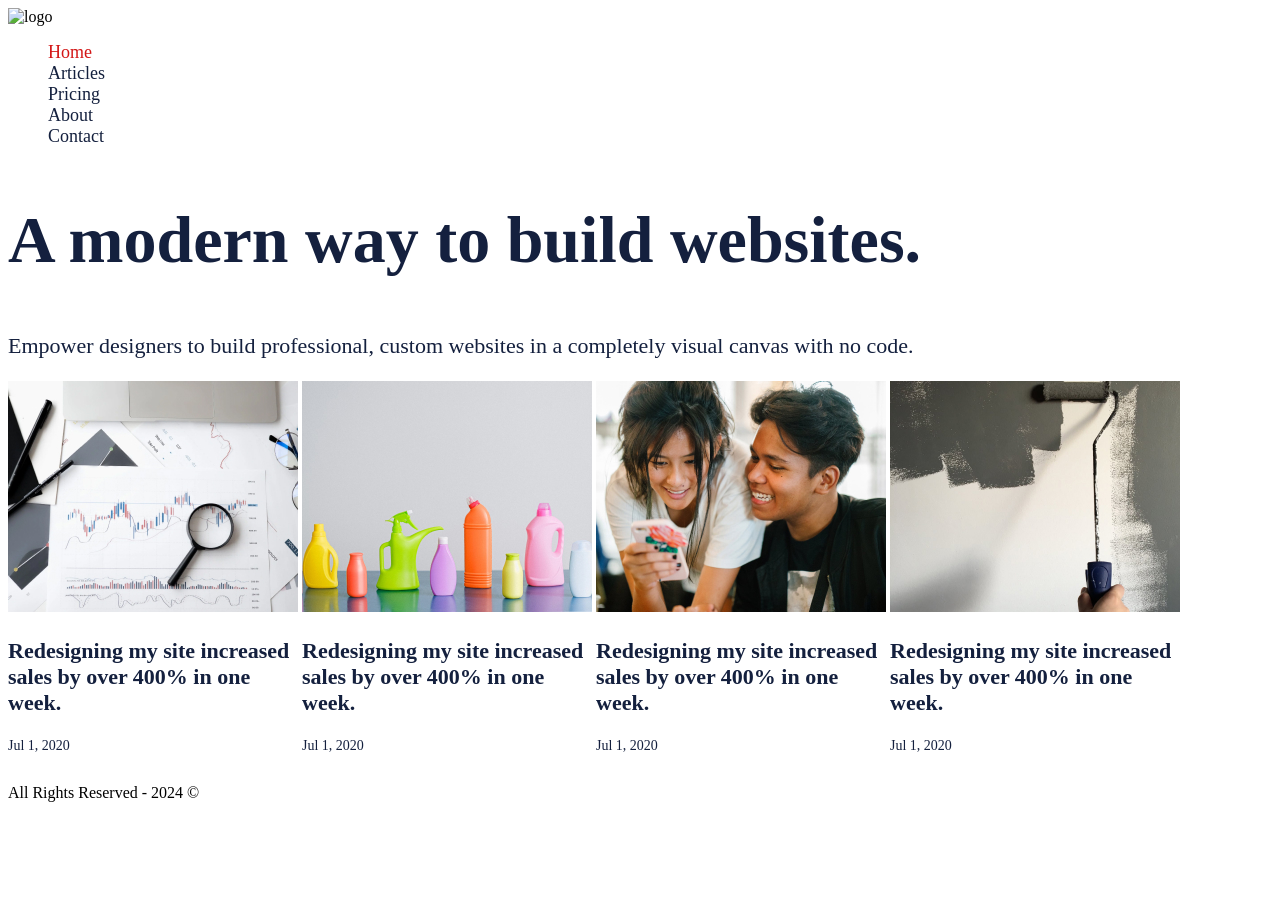
==== index.html @ 49b7667e "done nav/ul/li/" ====
<!DOCTYPE html>
<html lang="en">
  <head>
    <meta charset="UTF-8" />
    <meta name="viewport" content="width=device-width, initial-scale=1.0" />
    <link rel="stylesheet" href="styles/styles.css" />
    <title>Lecture 2</title>
  </head>
  <body>
    <header>
      <img src="#" alt="logo" />

      <nav>
        <ul class="nav-list">
          <li><a href="index.html" class="nav-link active">Home</a></li>
          <li><a href="articles.html" class="nav-link">Articles</a></li>
          <li><a href="#" class="nav-link">Pricing</a></li>
          <li><a href="#" class="nav-link">About</a></li>
          <li><a href="#" class="nav-link">Contact</a></li>
        </ul>
      </nav>
    </header>
    <section>
      <h1 class="main-title">A modern way to build websites.</h1>
      <p class="description">
        Empower designers to build professional, custom websites in a completely
        visual canvas with no code.
      </p>
    </section>
    <section>
      <div class="article-card">
        <img src="images/image_1.jpg" alt="sale img" />
        <h3 class="article-title">
          Redesigning my site increased sales by over 400% in one week.
        </h3>
        <p class="article-date">Jul 1, 2020</p>
      </div>
      <div class="article-card">
        <img src="images/image_2.jpg" alt="sale img" />
        <h3 class="article-title">
          Redesigning my site increased sales by over 400% in one week.
        </h3>
        <p class="article-date">Jul 1, 2020</p>
      </div>
      <div class="article-card">
        <img src="images/image_3.jpg" alt="sale img" />
        <h3 class="article-title">
          Redesigning my site increased sales by over 400% in one week.
        </h3>
        <p class="article-date">Jul 1, 2020</p>
      </div>
      <div class="article-card">
        <img src="images/image_4.jpg" alt="sale img" />
        <h3 class="article-title">
          Redesigning my site increased sales by over 400% in one week.
        </h3>
        <p class="article-date">Jul 1, 2020</p>
      </div>
    </section>
    <footer>
      <p>All Rights Reserved - 2024 &copy;</p>
    </footer>
  </body>
</html>
---- styles/styles.css ----
a {
  text-decoration: none;
}
.nav-list {
  list-style: none;
}
.nav-link {
  color: rgba(20, 32, 62, 1);
  font-size: 18px;
}
.active {
  color: rgb(211, 22, 22);
}
.main-title {
  font-size: 66px;
  color: rgba(20, 32, 62, 1);
}
.description {
  font-size: 22px;
  color: rgba(20, 32, 62, 1);
}
.article-title {
  font-size: 22px;
  color: rgba(20, 32, 62, 1);
}
.article-date {
  font-size: 14px;
  color: rgba(20, 32, 62, 1);
}
.article-card {
  width: 290px;
  display: inline-block;
}
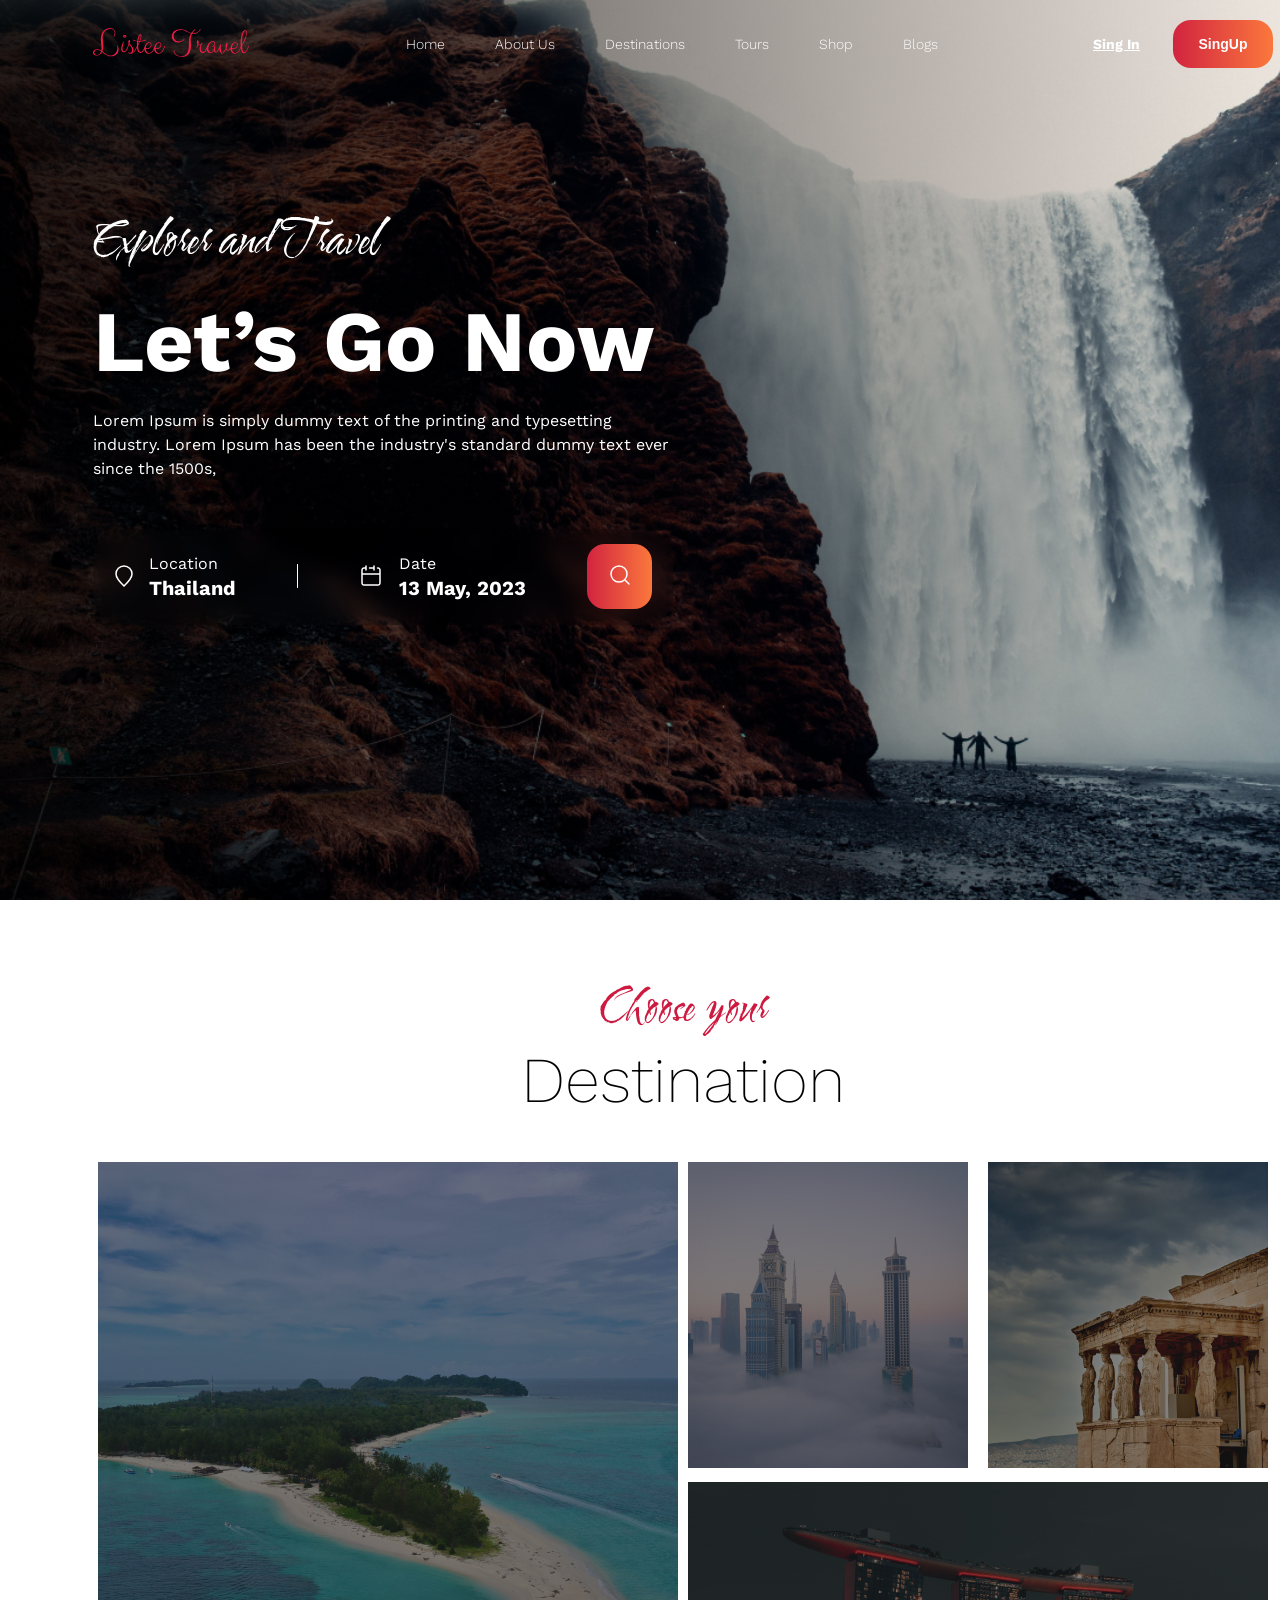
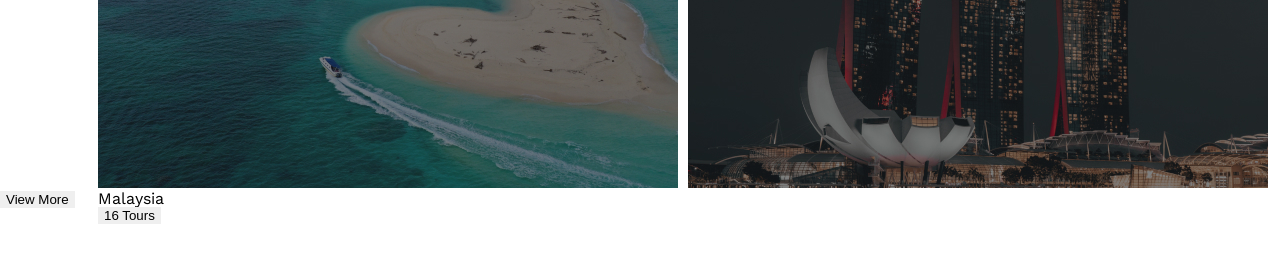
==== commit b8590bb7: "main _done" ====
--- a/index.html
+++ b/index.html
@@ -3,62 +3,87 @@
   <head>
     <meta charset="UTF-8" />
     <meta name="viewport" content="width=device-width, initial-scale=1.0" />
-    <link rel="stylesheet" href="styles/styles.css" />
     <title>Lecture 2</title>
+    <link rel="stylesheet" href="css/reset.css" />
+    <link rel="stylesheet" href="css/styles.css" />
   </head>
   <body>
-    <header>
-      <img src="#" alt="logo" />
-
-      <nav>
-        <ul class="nav-list">
-          <li><a href="index.html" class="nav-link active">Home</a></li>
-          <li><a href="articles.html" class="nav-link">Articles</a></li>
-          <li><a href="#" class="nav-link">Pricing</a></li>
-          <li><a href="#" class="nav-link">About</a></li>
-          <li><a href="#" class="nav-link">Contact</a></li>
-        </ul>
-      </nav>
-    </header>
-    <section>
-      <h1 class="main-title">A modern way to build websites.</h1>
-      <p class="description">
-        Empower designers to build professional, custom websites in a completely
-        visual canvas with no code.
-      </p>
-    </section>
-    <section>
-      <div class="article-card">
-        <img src="images/image_1.jpg" alt="sale img" />
-        <h3 class="article-title">
-          Redesigning my site increased sales by over 400% in one week.
-        </h3>
-        <p class="article-date">Jul 1, 2020</p>
-      </div>
-      <div class="article-card">
-        <img src="images/image_2.jpg" alt="sale img" />
-        <h3 class="article-title">
-          Redesigning my site increased sales by over 400% in one week.
-        </h3>
-        <p class="article-date">Jul 1, 2020</p>
-      </div>
-      <div class="article-card">
-        <img src="images/image_3.jpg" alt="sale img" />
-        <h3 class="article-title">
-          Redesigning my site increased sales by over 400% in one week.
-        </h3>
-        <p class="article-date">Jul 1, 2020</p>
-      </div>
-      <div class="article-card">
-        <img src="images/image_4.jpg" alt="sale img" />
-        <h3 class="article-title">
-          Redesigning my site increased sales by over 400% in one week.
-        </h3>
-        <p class="article-date">Jul 1, 2020</p>
+    <section class="main">
+      <header>
+        <a href="index.html"><img src="images/logo.svg" alt="logo" /></a>
+        <div class="nav-container">
+          <nav>
+            <ul class="nav-list">
+              <li><a href="index.html">Home</a></li>
+              <li><a href="#">About Us</a></li>
+              <li><a href="#">Destinations</a></li>
+              <li><a href="#">Tours</a></li>
+              <li><a href="#">Shop</a></li>
+              <li><a href="#">Blogs</a></li>
+            </ul>
+          </nav>
+        </div>
+        <div class="registr">
+          <a href="#" class="singin">Sing In</a>
+          <button class="singup">SingUp</button>
+        </div>
+      </header>
+      <div class="main-info">
+        <h2 class="main-title">Explorer and Travel</h2>
+        <h2 class="slogan">Let’s Go Now</h2>
+        <p class="main-desc">
+          Lorem Ipsum is simply dummy text of the printing and typesetting
+          industry. Lorem Ipsum has been the industry's standard dummy text ever
+          since the 1500s,
+        </p>
+        <div class="container">
+          <div class="location">
+            <img src="images/location_icon.svg" alt="location icon" />
+            <div class="location-text">
+              <span>Location</span><br />
+              <h4>Thailand</h4>
+            </div>
+          </div>
+          <img src="images/line_icon.svg" alt="line icon" />
+          <div class="date">
+            <img src="images/calendar_icon.svg" alt="calendar_icon" />
+            <div class="location-text">
+              <span>Date</span><br />
+              <h4>13 May, 2023</h4>
+            </div>
+          </div>
+          <button class="search-btn">
+            <img src="images/search_icon.svg" alt="search icon" />
+          </button>
+        </div>
       </div>
     </section>
-    <footer>
-      <p>All Rights Reserved - 2024 &copy;</p>
-    </footer>
+
+    <section class="destinations">
+      <div class="title-dest">
+        <h4>Choose your</h4>
+        <h3>Destination</h3>
+      </div>
+
+      <div class="cards-dest">
+        <div class="left">
+          <img src="images/dest_malasia.jpg" alt="malasia image" />
+          <div class="card-title">
+            <h4>Malaysia</h4>
+            <button class="tours">16 Tours</button>
+          </div>
+        </div>
+        <div class="right-side">
+          <div class="top-img">
+            <img src="images/dest_dubai.jpg" alt="dubai image" />
+            <img src="images/dest_greece.jpg" alt="greece image" />
+          </div>
+          <div class="buttom-img">
+            <img src="images/dest_singapore.jpg" alt="singapore image" />
+          </div>
+        </div>
+      </div>
+      <button class="dest-btn">View More</button>
+    </section>
   </body>
 </html>
--- a/css/styles.css
+++ b/css/styles.css
@@ -0,0 +1,222 @@
+@import url("https://fonts.googleapis.com/css2?family=Work+Sans:ital,wght@0,100..900;1,100..900&display=swap");
+@import url("https://fonts.googleapis.com/css2?family=Water+Brush&display=swap");
+body {
+  font-family: "Work Sans", sans-serif;
+}
+
+.main {
+  margin: auto;
+  position: relative;
+  width: 1366px;
+  height: 100vh;
+
+  background-image: linear-gradient(
+      90.28deg,
+      rgba(0, 0, 0, 0.8) 0.23%,
+      rgba(0, 0, 0, 0) 99.74%
+    ),
+    url("../images/background-img.jpg");
+  background-repeat: no-repeat;
+  background-size: cover;
+  background-position: center;
+  padding: 20px 93px 0px 93px;
+}
+header {
+  max-width: 1280px;
+  width: 100%;
+  margin: auto;
+  display: flex;
+  justify-content: space-between;
+  align-items: center;
+  position: sticky;
+  top: 0px;
+  z-index: 10;
+}
+.nav-container {
+  display: flex;
+  align-items: center;
+}
+
+.nav-list {
+  display: flex;
+  column-gap: 50px;
+}
+.nav-list a {
+  font-size: 14px;
+  font-weight: 300;
+  line-height: 16.42px;
+  color: white;
+}
+
+.registr {
+  display: flex;
+  column-gap: 33px;
+  justify-content: space-between;
+  align-items: center;
+}
+.singin {
+  font-size: 14px;
+  font-weight: 700;
+  line-height: 16.42px;
+  color: rgba(255, 255, 255, 1);
+  text-decoration: underline;
+}
+.singup {
+  width: 100px;
+  height: 48px;
+  border-radius: 18px;
+  padding: 16px 25px;
+  font-size: 14px;
+  font-weight: 700;
+  line-height: 16.42px;
+  color: rgba(255, 255, 255, 1);
+  background: linear-gradient(90deg, #cd1a40 -11%, #ff803c 109.5%);
+}
+
+.main-info {
+  position: absolute;
+  width: 580px;
+  height: 415px;
+  top: 209px;
+  left: 93px;
+  gap: 0px;
+
+  opacity: 0px;
+}
+.main-title {
+  font-family: Water Brush;
+  font-size: 46px;
+  font-weight: 400;
+  line-height: 66.7px;
+  text-align: left;
+  color: white;
+  margin-bottom: 16px;
+}
+.slogan {
+  font-size: 86px;
+  font-weight: 700;
+  line-height: 100.88px;
+  text-align: left;
+  color: white;
+}
+.main-desc {
+  width: 580px;
+  font-size: 16px;
+  font-weight: 400;
+  line-height: 24px;
+  text-align: left;
+  color: white;
+  margin-bottom: 48px;
+  margin-top: 16px;
+}
+.container {
+  color: white;
+  width: 580px;
+  height: 96px;
+  display: flex;
+  justify-content: space-between;
+  align-items: center;
+  padding: 15px 21px 16px 22px;
+  backdrop-filter: blur(10px);
+  border-radius: 28px;
+}
+.location {
+  display: flex;
+  align-items: center;
+}
+.location img {
+  margin-right: 16px;
+}
+.location span {
+  font-family: Work Sans;
+  font-size: 16px;
+  font-weight: 400;
+  line-height: 24px;
+  text-align: left;
+}
+.location h4 {
+  font-family: Work Sans;
+  font-size: 20px;
+  font-weight: 700;
+  line-height: 24px;
+  text-align: left;
+}
+
+.date {
+  display: flex;
+  align-items: center;
+}
+.date img {
+  margin-right: 16px;
+}
+.date span {
+  font-family: Work Sans;
+  font-size: 16px;
+  font-weight: 400;
+  line-height: 24px;
+  text-align: left;
+}
+.date h4 {
+  font-family: Work Sans;
+  font-size: 20px;
+  font-weight: 700;
+  line-height: 24px;
+  text-align: left;
+}
+
+.search-btn {
+  width: 65px;
+  height: 65px;
+  border-radius: 18px;
+  color: rgba(255, 255, 255, 1);
+  background: linear-gradient(90deg, #cd1a40 -11%, #ff803c 109.5%);
+}
+
+/* destinations */
+.destinations {
+  width: 1366px;
+  height: 100vh;
+  margin: auto;
+}
+.title-dest {
+  width: 388px;
+  height: 150px;
+  margin: auto;
+  text-align: center;
+  margin-top: 76px;
+  margin-bottom: 36px;
+}
+.title-dest h4 {
+  font-family: Water Brush;
+  font-size: 46px;
+  font-weight: 400;
+  line-height: 66.7px;
+  color: rgba(205, 26, 64, 1);
+}
+.title-dest h3 {
+  font-family: Work Sans;
+  font-size: 64px;
+  font-weight: 200;
+  line-height: 75.07px;
+  text-align: center;
+  color: black;
+}
+.cards-dest {
+  margin: auto;
+  width: 1170px;
+  display: flex;
+  justify-content: space-between;
+}
+
+.top-img {
+  display: flex;
+  justify-content: space-between;
+  margin-bottom: 14px;
+}
+
+.left-side {
+  position: relative;
+}
+.card-title {
+  position: absolute;
+}
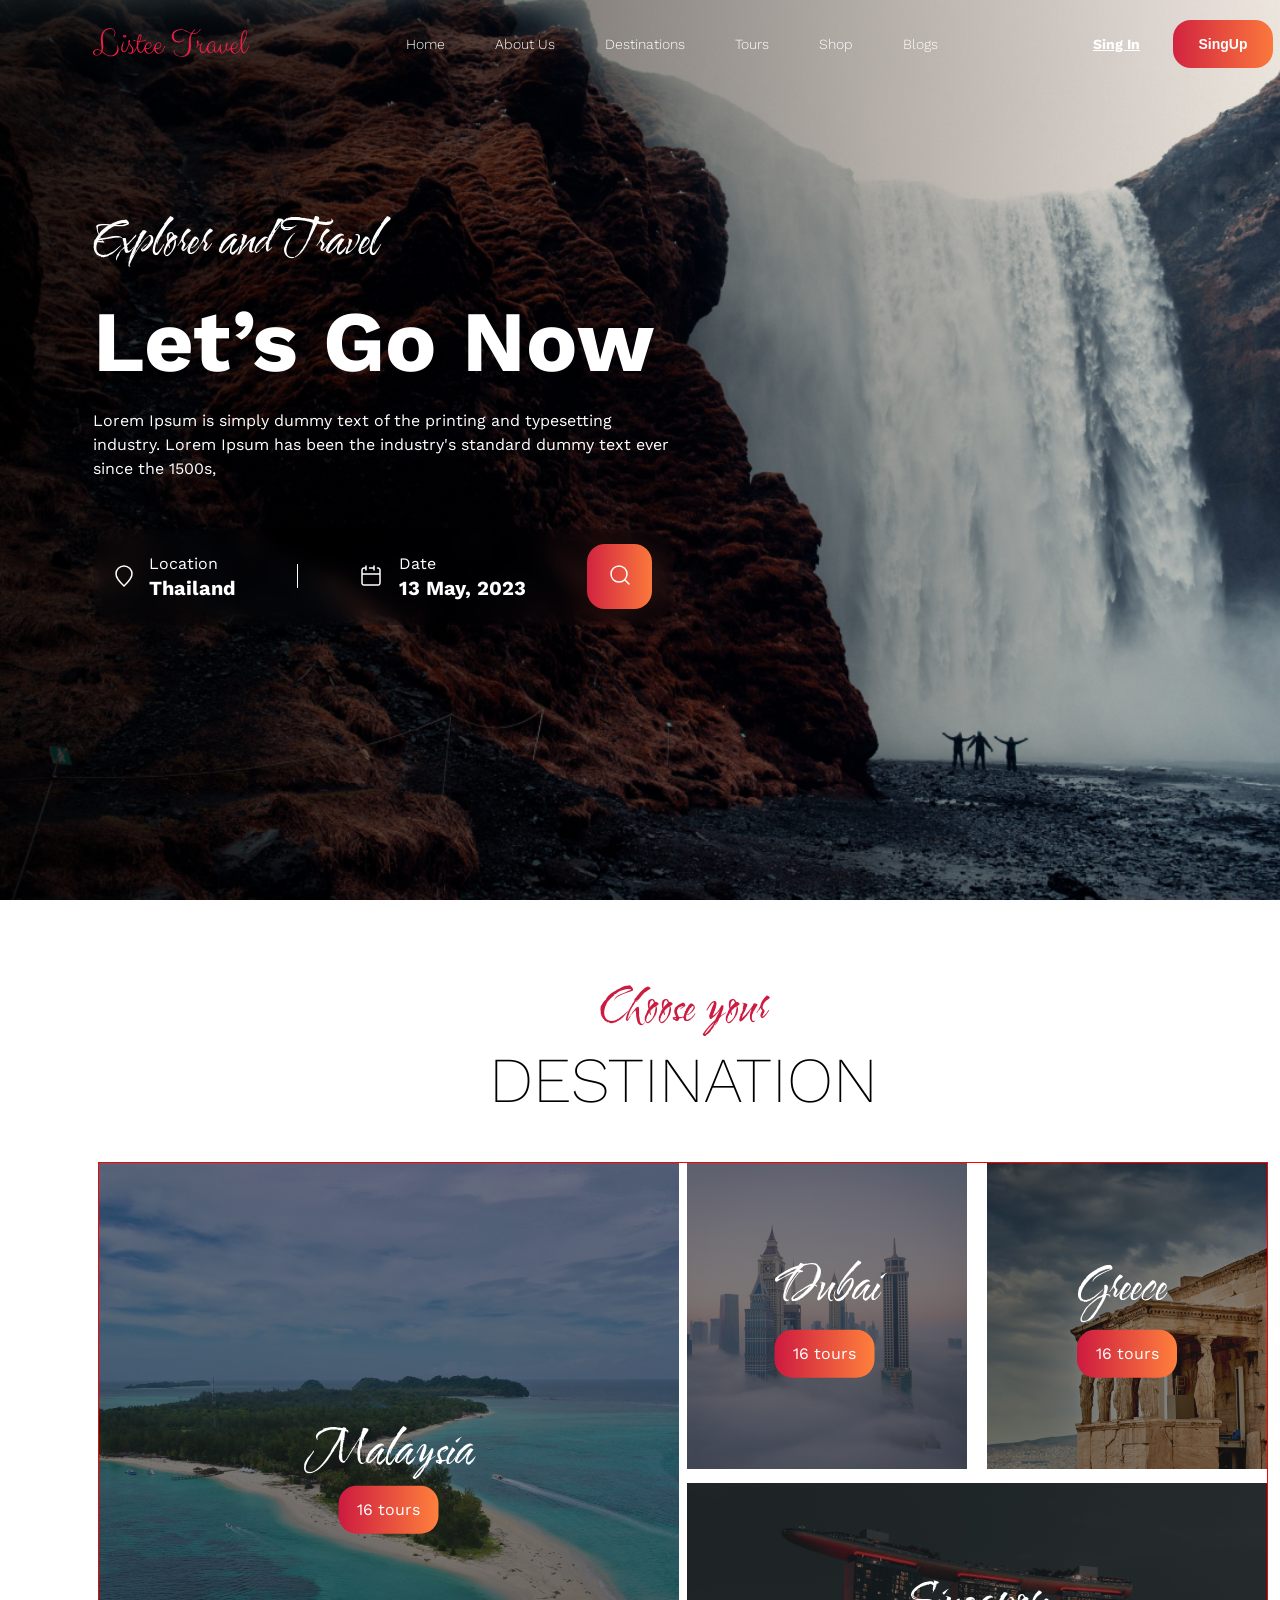
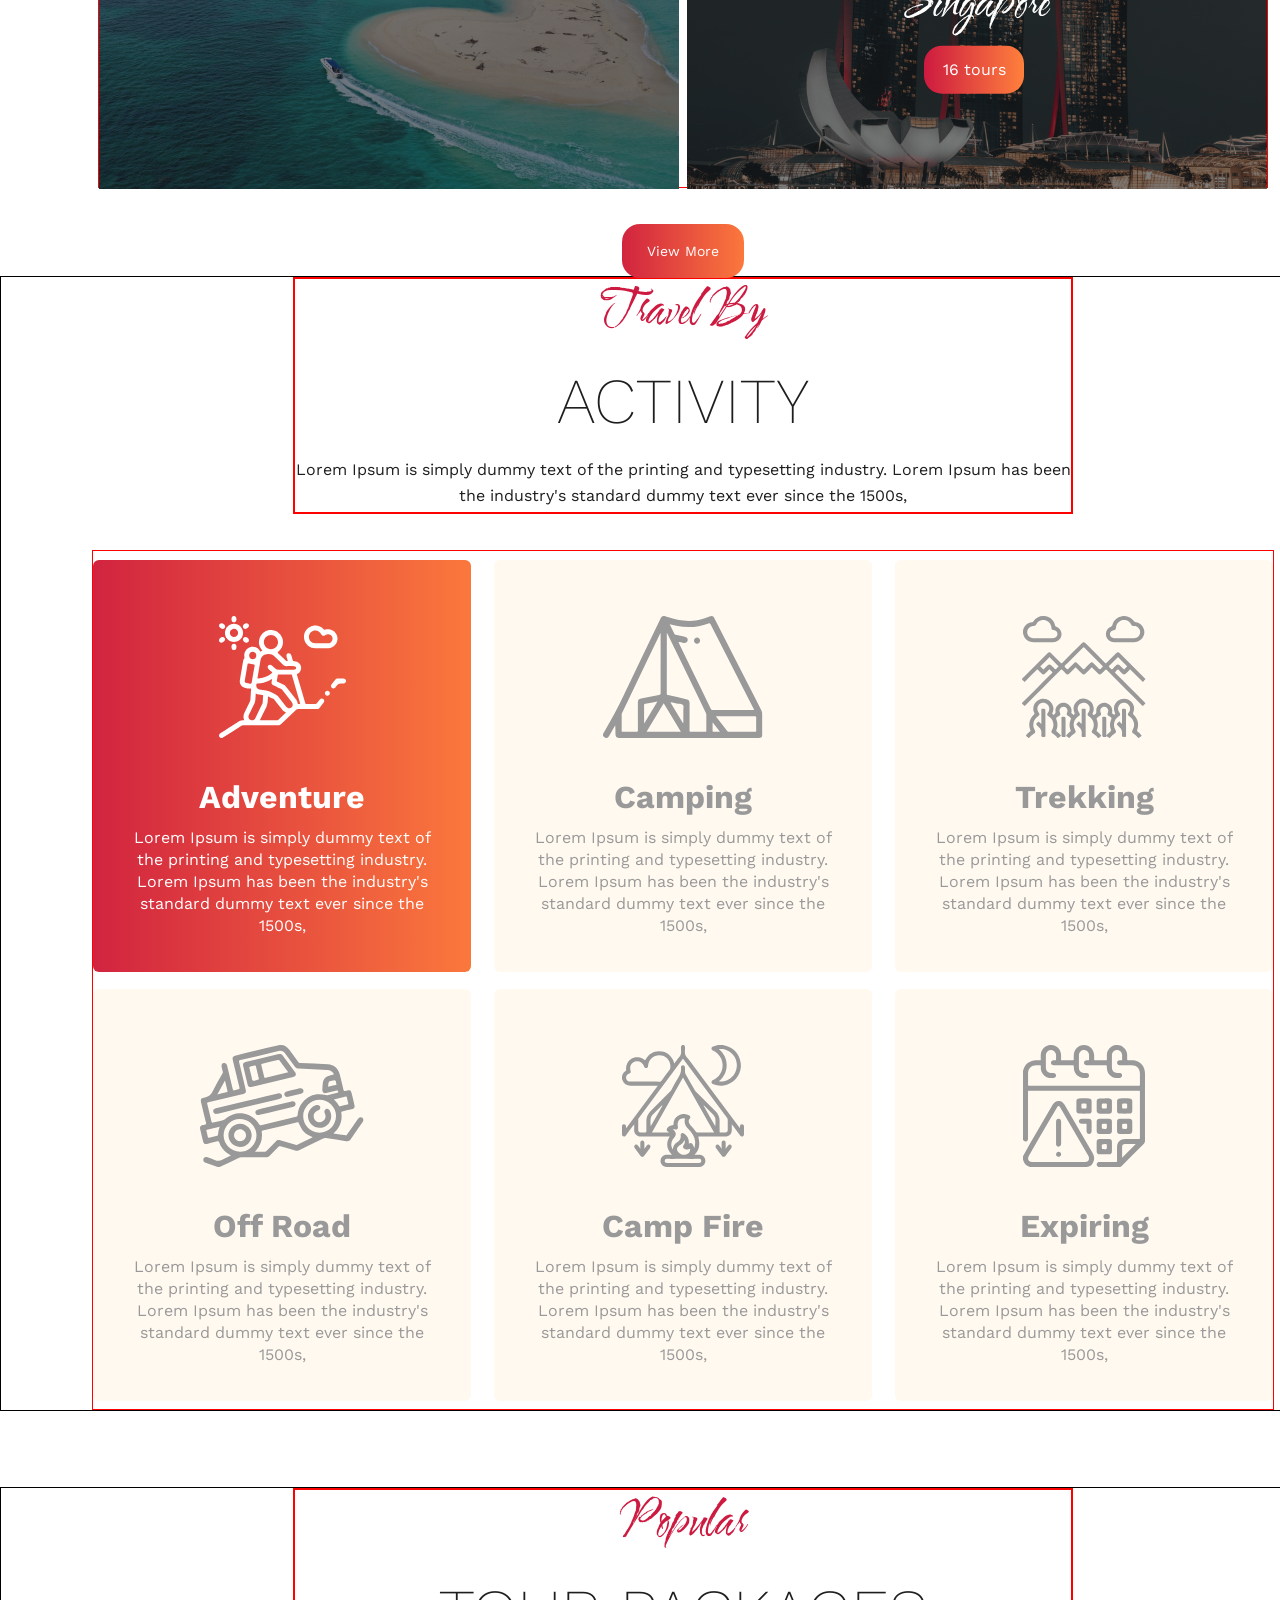
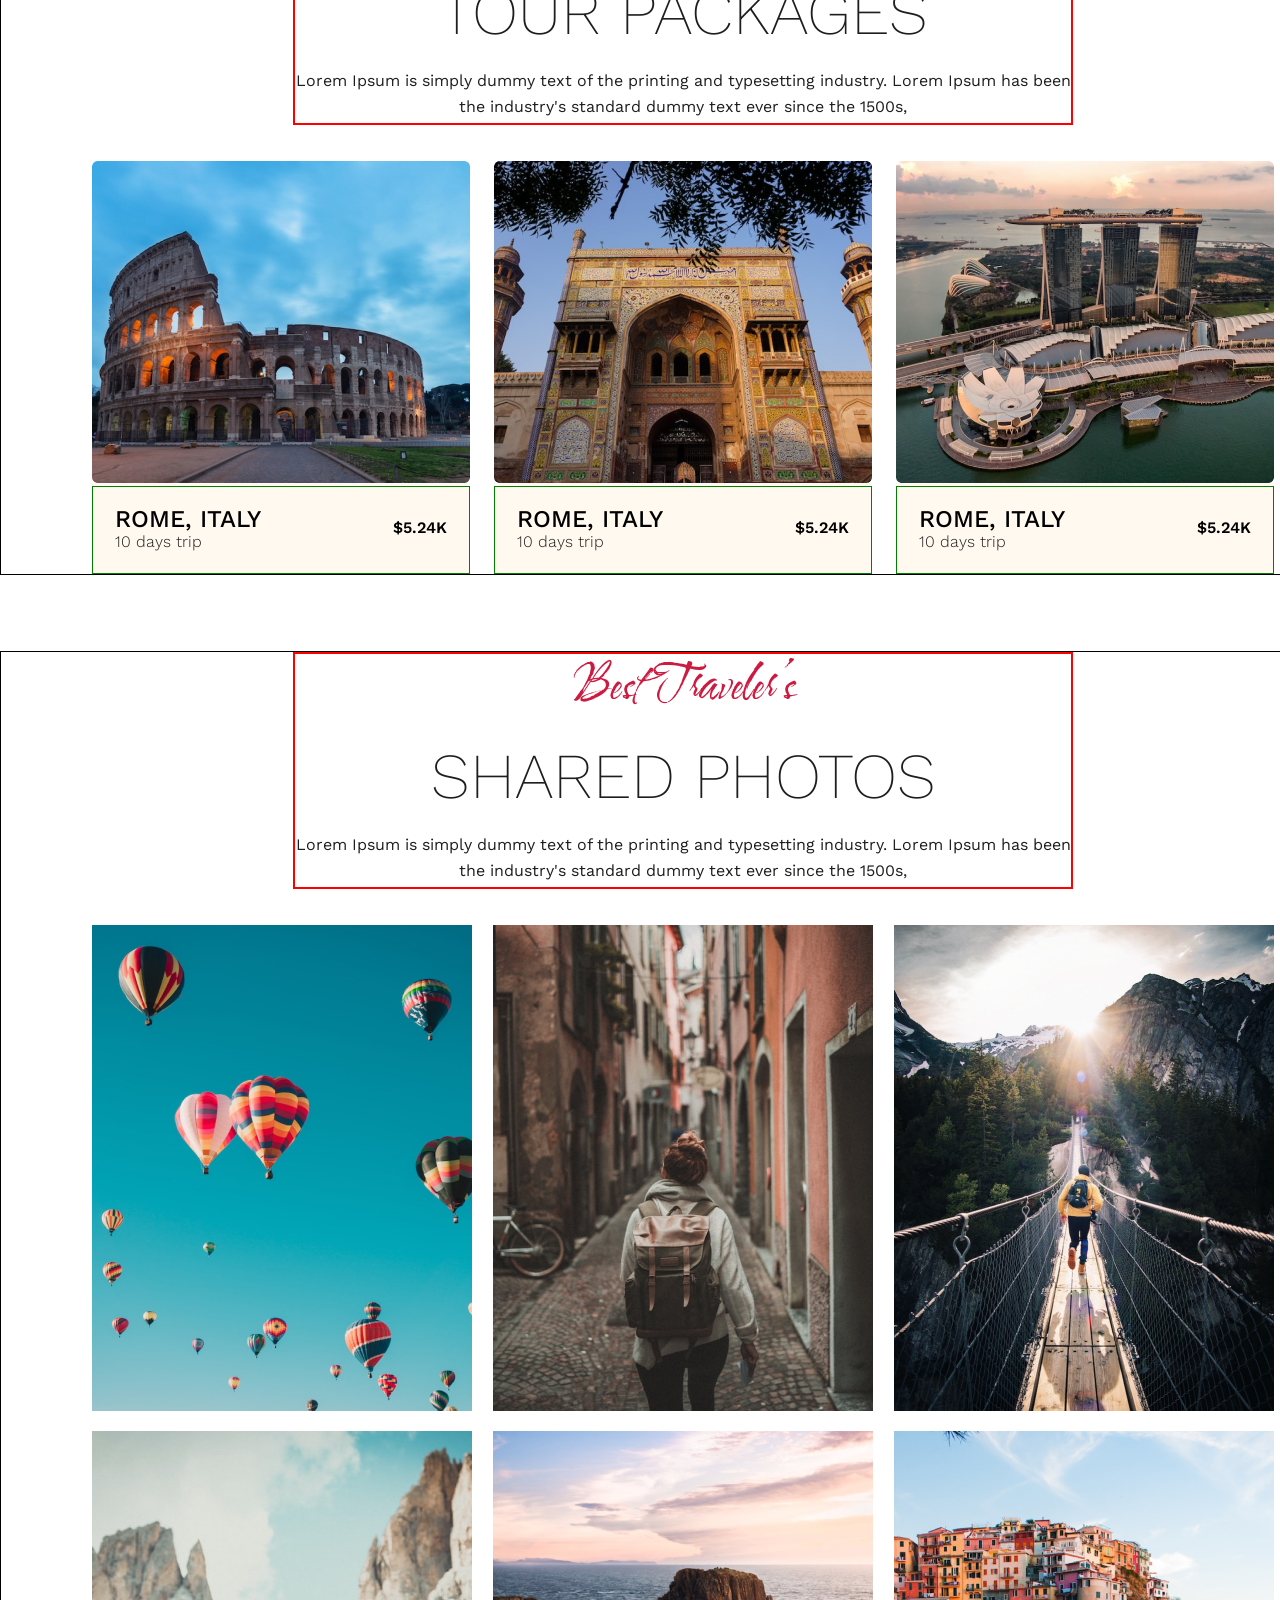
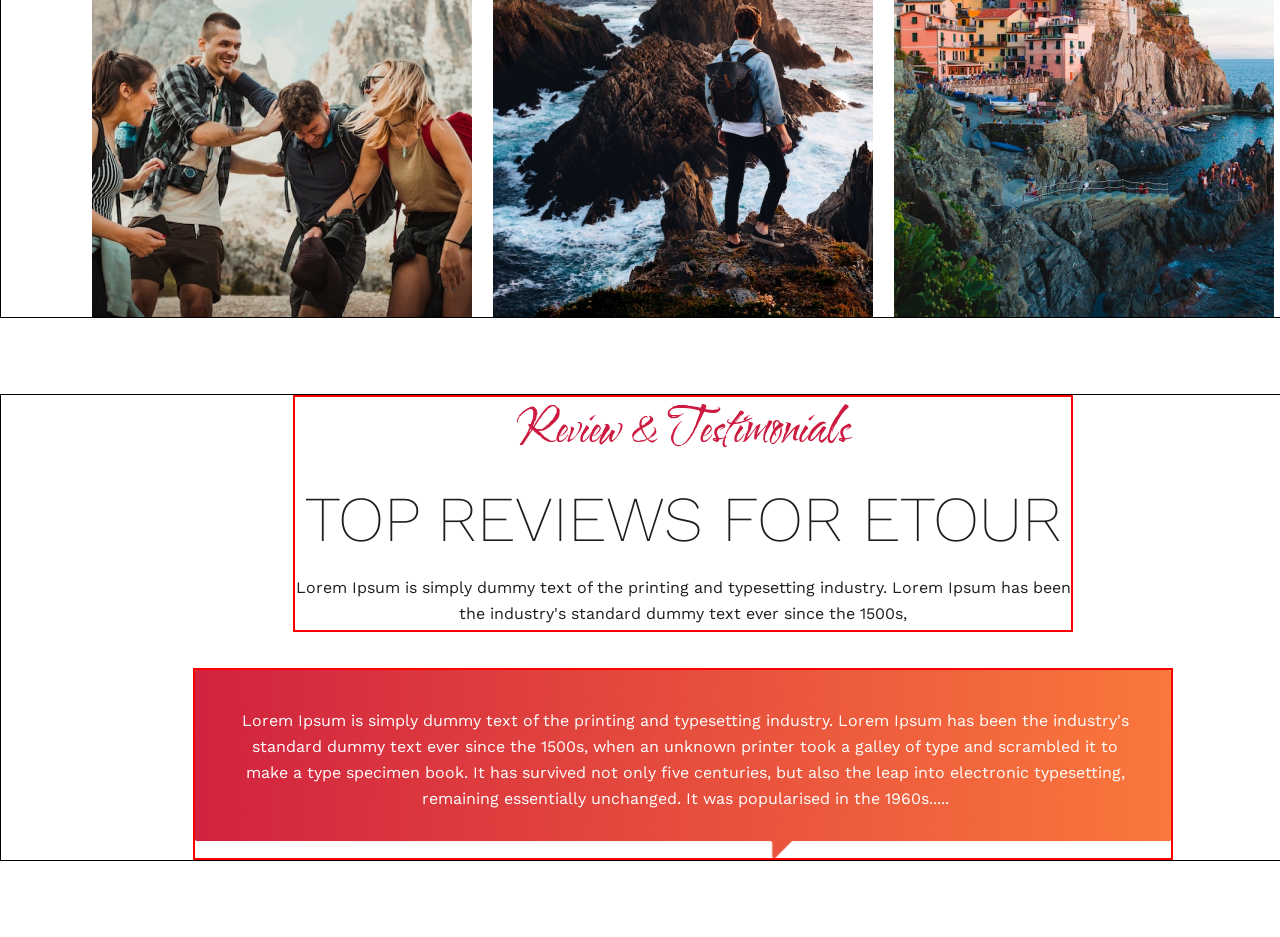
==== commit 8e6b949c: "stoped on reviews" ====
--- a/index.html
+++ b/index.html
@@ -65,25 +65,201 @@
         <h3>Destination</h3>
       </div>
 
-      <div class="cards-dest">
+      <div class="wrapper">
         <div class="left">
-          <img src="images/dest_malasia.jpg" alt="malasia image" />
-          <div class="card-title">
-            <h4>Malaysia</h4>
-            <button class="tours">16 Tours</button>
-          </div>
-        </div>
-        <div class="right-side">
-          <div class="top-img">
-            <img src="images/dest_dubai.jpg" alt="dubai image" />
-            <img src="images/dest_greece.jpg" alt="greece image" />
-          </div>
-          <div class="buttom-img">
-            <img src="images/dest_singapore.jpg" alt="singapore image" />
-          </div>
-        </div>
-      </div>
-      <button class="dest-btn">View More</button>
+          <div class="malaysia-content">
+            <h3>Malaysia</h3>
+            <a href="#" class="malaysia-link">16 tours</a>
+          </div>
+        </div>
+
+        <div class="right">
+          <div class="right-top">
+            <div class="dubai">
+              <div class="dubai-content">
+                <h3>Dubai</h3>
+                <a href="#" class="dubai-link">16 tours</a>
+              </div>
+            </div>
+
+            <div class="greece">
+              <div class="greece-content">
+                <h3>Greece</h3>
+                <a href="#" class="greece-link">16 tours</a>
+              </div>
+            </div>
+          </div>
+          <div class="right-bottom">
+            <div class="singapore-content">
+              <h3>Singapore</h3>
+              <a href="#" class="singapore-link">16 tours</a>
+            </div>
+          </div>
+        </div>
+      </div>
+      <div class="btn-container">
+        <button class="view-btn">View More</button>
+      </div>
+    </section>
+
+    <section class="activity">
+      <div class="title-activity">
+        <h4>Travel By</h4>
+        <h3>Activity</h3>
+        <p>
+          Lorem Ipsum is simply dummy text of the printing and typesetting
+          industry. Lorem Ipsum has been the industry's standard dummy text ever
+          since the 1500s,
+        </p>
+      </div>
+      <div class="cards-container">
+        <div class="card-1">
+          <img src="images/activ_imag1.svg" alt="Adventure image" />
+          <h3>Adventure</h3>
+          <p>
+            Lorem Ipsum is simply dummy text of the printing and typesetting
+            industry. Lorem Ipsum has been the industry's standard dummy text
+            ever since the 1500s,
+          </p>
+        </div>
+        <div class="card">
+          <img src="images/activ_image2.svg" alt="Camping image" />
+          <h3>Camping</h3>
+          <p>
+            Lorem Ipsum is simply dummy text of the printing and typesetting
+            industry. Lorem Ipsum has been the industry's standard dummy text
+            ever since the 1500s,
+          </p>
+        </div>
+        <div class="card">
+          <img src="images/activ_image3.svg" alt="Trekking image" />
+          <h3>Trekking</h3>
+          <p>
+            Lorem Ipsum is simply dummy text of the printing and typesetting
+            industry. Lorem Ipsum has been the industry's standard dummy text
+            ever since the 1500s,
+          </p>
+        </div>
+        <div class="card">
+          <img src="images/activ_image4.svg" alt="Off Road image" />
+          <h3>Off Road</h3>
+          <p>
+            Lorem Ipsum is simply dummy text of the printing and typesetting
+            industry. Lorem Ipsum has been the industry's standard dummy text
+            ever since the 1500s,
+          </p>
+        </div>
+        <div class="card">
+          <img src="images/activ_image5.svg" alt="Camp Fire image" />
+          <h3>Camp Fire</h3>
+          <p>
+            Lorem Ipsum is simply dummy text of the printing and typesetting
+            industry. Lorem Ipsum has been the industry's standard dummy text
+            ever since the 1500s,
+          </p>
+        </div>
+        <div class="card">
+          <img src="images/activ_image6.svg" alt="Expiring image" />
+          <h3>Expiring</h3>
+          <p>
+            Lorem Ipsum is simply dummy text of the printing and typesetting
+            industry. Lorem Ipsum has been the industry's standard dummy text
+            ever since the 1500s,
+          </p>
+        </div>
+      </div>
+    </section>
+
+    <section class="packages">
+      <div class="title-packages">
+        <h4>Popular</h4>
+        <h3>tour packages</h3>
+        <p>
+          Lorem Ipsum is simply dummy text of the printing and typesetting
+          industry. Lorem Ipsum has been the industry's standard dummy text ever
+          since the 1500s,
+        </p>
+      </div>
+      <div class="pack-container">
+        <div class="pack-card">
+          <img src="images/rome_image1.jpg" alt="rome image" />
+          <div class="pack-botton">
+            <div class="pack-descr">
+              <p>rome, italy</p>
+              <span>10 days trip</span>
+            </div>
+            <div class="pack-price">
+              <p>$5.24K</p>
+            </div>
+          </div>
+        </div>
+        <div class="pack-card">
+          <img src="images/lahore_image2.jpg" alt="lahore image" />
+          <div class="pack-botton">
+            <div class="pack-descr">
+              <p>rome, italy</p>
+              <span>10 days trip</span>
+            </div>
+            <div class="pack-price">
+              <p>$5.24K</p>
+            </div>
+          </div>
+        </div>
+        <div class="pack-card">
+          <img src="images/singapore_image3.jpg" alt="singapore image" />
+          <div class="pack-botton">
+            <div class="pack-descr">
+              <p>rome, italy</p>
+              <span>10 days trip</span>
+            </div>
+            <div class="pack-price">
+              <p>$5.24K</p>
+            </div>
+          </div>
+        </div>
+      </div>
+    </section>
+
+    <section class="photos">
+      <div class="title-photos">
+        <h4>Best Traveler’s</h4>
+        <h3>Shared photos</h3>
+        <p>
+          Lorem Ipsum is simply dummy text of the printing and typesetting
+          industry. Lorem Ipsum has been the industry's standard dummy text ever
+          since the 1500s,
+        </p>
+      </div>
+      <div class="photos-container">
+        <img src="images/photo_image1.jpg" alt="image" />
+        <img src="images/photo_image2.jpg" alt="image" />
+        <img src="images/photo_image3.jpg" alt="image" />
+        <img src="images/photo_image4.jpg" alt="image" />
+        <img src="images/photo_image5.jpg" alt="image" />
+        <img src="images/photo_image6.jpg" alt="image" />
+      </div>
+    </section>
+
+    <section class="reviews">
+      <div class="title-reviews">
+        <h4>Review & Testimonials</h4>
+        <h3>top reviews for etour</h3>
+        <p>
+          Lorem Ipsum is simply dummy text of the printing and typesetting
+          industry. Lorem Ipsum has been the industry's standard dummy text ever
+          since the 1500s,
+        </p>
+      </div>
+      <div class="review-descr">
+        <p class="review-text">
+          Lorem Ipsum is simply dummy text of the printing and typesetting
+          industry. Lorem Ipsum has been the industry's standard dummy text ever
+          since the 1500s, when an unknown printer took a galley of type and
+          scrambled it to make a type specimen book. It has survived not only
+          five centuries, but also the leap into electronic typesetting,
+          remaining essentially unchanged. It was popularised in the 1960s.....
+        </p>
+      </div>
     </section>
   </body>
 </html>
--- a/css/styles.css
+++ b/css/styles.css
@@ -194,6 +194,7 @@
   color: rgba(205, 26, 64, 1);
 }
 .title-dest h3 {
+  text-transform: uppercase;
   font-family: Work Sans;
   font-size: 64px;
   font-weight: 200;
@@ -201,22 +202,446 @@
   text-align: center;
   color: black;
 }
-.cards-dest {
-  margin: auto;
+.wrapper {
   width: 1170px;
-  display: flex;
-  justify-content: space-between;
-}
-
-.top-img {
-  display: flex;
-  justify-content: space-between;
-  margin-bottom: 14px;
-}
-
-.left-side {
+  border: 1px solid red;
+  height: 626px;
+  display: flex;
+  justify-content: space-between;
+  margin: auto;
+}
+.left {
+  background-image: url(../images/dest_malasia.jpg);
+  width: 580px;
+  height: 626px;
   position: relative;
 }
-.card-title {
+.malaysia-content {
   position: absolute;
-}
+  top: 50%;
+  left: 50%;
+  transform: translate(-50%, -50%);
+}
+.malaysia-content h3 {
+  font-family: Water Brush;
+  font-size: 46px;
+  font-weight: 400;
+  line-height: 66.7px;
+  color: #ffffff;
+}
+.malaysia-content a {
+  width: 100px;
+  height: 48px;
+  color: #fff;
+  background: linear-gradient(to right, #cd1a40, #ff803c);
+  padding: 16px 17px;
+  border-radius: 18px;
+  text-align: center;
+  display: inline-block;
+  margin-left: 34px;
+}
+.right-top {
+  display: flex;
+  justify-content: space-between;
+}
+.dubai-content {
+  position: absolute;
+  top: 50%;
+  left: 50%;
+  transform: translate(-50%, -50%);
+}
+.dubai-content h3 {
+  font-family: Water Brush;
+  font-size: 46px;
+  font-weight: 400;
+  line-height: 66.7px;
+  color: #ffffff;
+}
+.dubai-content a {
+  width: 100px;
+  height: 48px;
+  color: #fff;
+  background: linear-gradient(to right, #cd1a40, #ff803c);
+  padding: 16px 17px;
+  border-radius: 18px;
+  text-align: center;
+  display: inline-block;
+  margin-top: 8px;
+}
+.dubai {
+  position: relative;
+  background-image: url(../images/dest_dubai.jpg);
+  width: 280px;
+  height: 306px;
+}
+.greece {
+  position: relative;
+  background-image: url(../images/dest_greece.jpg);
+  width: 280px;
+  height: 306px;
+}
+.greece-content {
+  position: absolute;
+  top: 50%;
+  left: 50%;
+  transform: translate(-50%, -50%);
+}
+.greece-content h3 {
+  font-family: Water Brush;
+  font-size: 46px;
+  font-weight: 400;
+  line-height: 66.7px;
+  color: #ffffff;
+}
+.greece-content a {
+  width: 100px;
+  height: 48px;
+  color: #fff;
+  background: linear-gradient(to right, #cd1a40, #ff803c);
+  padding: 16px 17px;
+  border-radius: 18px;
+  text-align: center;
+  display: inline-block;
+  margin-top: 8px;
+}
+
+.right-bottom {
+  position: relative;
+  background-image: url(../images/dest_singapore.jpg);
+  width: 580px;
+  height: 306px;
+  margin-top: 14px;
+}
+.singapore-content {
+  position: absolute;
+  top: 50%;
+  left: 50%;
+  transform: translate(-50%, -50%);
+}
+.singapore-content h3 {
+  font-family: Water Brush;
+  font-size: 46px;
+  font-weight: 400;
+  line-height: 66.7px;
+  color: #ffffff;
+}
+.singapore-content a {
+  width: 100px;
+  height: 48px;
+  color: #fff;
+  background: linear-gradient(to right, #cd1a40, #ff803c);
+  padding: 16px 17px;
+  border-radius: 18px;
+  text-align: center;
+  display: inline-block;
+  margin: 8px 19px;
+}
+.btn-container {
+  margin-top: 36px;
+  display: flex;
+  justify-content: center;
+  align-items: center;
+}
+.view-btn {
+  font-family: Work Sans;
+  font-size: 14px;
+  font-weight: 400;
+  line-height: 16.42px;
+  width: 122px;
+  height: 54px;
+  border-radius: 18px;
+  color: rgba(255, 255, 255, 1);
+  background: linear-gradient(90deg, #cd1a40 -11%, #ff803c 109.5%);
+}
+/* activity */
+.activity {
+  width: 1366px;
+
+  margin: auto;
+  border: 1px solid black;
+}
+.title-activity {
+  width: 780px;
+  height: 237px;
+  border: 2px solid red;
+  margin: auto;
+  margin-bottom: 36px;
+}
+.title-activity h4 {
+  font-family: Water Brush;
+  font-size: 46px;
+  font-weight: 400;
+  line-height: 66.7px;
+  text-align: center;
+  color: #cd1a40;
+}
+.title-activity h3 {
+  text-transform: uppercase;
+  font-family: Work Sans;
+  font-size: 64px;
+  font-weight: 200;
+  line-height: 75.07px;
+  text-align: center;
+  color: #1e1e1e;
+  margin: 18px 0px 18px 0px;
+}
+.title-activity p {
+  font-family: Work Sans;
+  font-size: 16px;
+  font-weight: 400;
+  line-height: 26px;
+  text-align: center;
+  color: #1e1e1e;
+}
+.cards-container {
+  margin: auto;
+  width: 1182px;
+  height: 860px;
+  border: 1px solid red;
+  display: flex;
+  justify-content: space-between;
+  align-items: center;
+  flex-wrap: wrap;
+}
+.card-1 {
+  width: 378px;
+  color: #fff;
+  height: 412px;
+  border-radius: 6px;
+  padding: 56px 33px 38px 33px;
+  text-align: center;
+  background: linear-gradient(90deg, #cd1a40 -11%, #ff803c 109.5%);
+}
+.card-1 h3 {
+  font-family: Work Sans;
+  font-size: 32px;
+  font-weight: 700;
+  line-height: 37.54px;
+  text-align: center;
+  margin: 38px 0px 11px 0px;
+}
+.card-1 p {
+  font-family: Work Sans;
+  font-size: 16px;
+  font-weight: 400;
+  line-height: 22px;
+  text-align: center;
+}
+
+.card {
+  width: 378px;
+  color: #fff;
+  height: 412px;
+  border-radius: 6px;
+  padding: 56px 33px 38px 33px;
+  text-align: center;
+  background: #fff9f0;
+}
+.card h3 {
+  font-family: Work Sans;
+  font-size: 32px;
+  font-weight: 700;
+  line-height: 37.54px;
+  color: #999999;
+  text-align: center;
+  margin: 38px 0px 11px 0px;
+}
+.card p {
+  font-family: Work Sans;
+  font-size: 16px;
+  font-weight: 400;
+  line-height: 22px;
+  text-align: center;
+  color: #999999;
+}
+/* packages */
+.packages {
+  width: 1366px;
+  margin: 76px auto;
+  border: 1px solid black;
+}
+.title-packages {
+  width: 780px;
+  height: 237px;
+  border: 2px solid red;
+  margin: auto;
+  margin-bottom: 36px;
+}
+.title-packages h4 {
+  font-family: Water Brush;
+  font-size: 46px;
+  font-weight: 400;
+  line-height: 66.7px;
+  text-align: center;
+  color: #cd1a40;
+}
+.title-packages h3 {
+  text-transform: uppercase;
+  font-family: Work Sans;
+  font-size: 64px;
+  font-weight: 200;
+  line-height: 75.07px;
+  text-align: center;
+  color: #1e1e1e;
+  margin: 18px 0px 18px 0px;
+}
+.title-packages p {
+  font-family: Work Sans;
+  font-size: 16px;
+  font-weight: 400;
+  line-height: 26px;
+  text-align: center;
+  color: #1e1e1e;
+}
+.pack-container {
+  width: 1182px;
+  border: 2px solid reds;
+  display: flex;
+  justify-content: space-between;
+  align-items: center;
+  margin: auto;
+}
+.pack-botton {
+  border: 1px solid green;
+  display: flex;
+  justify-content: space-between;
+  align-items: center;
+  padding: 18px 22px 21px 22px;
+}
+.pack-card {
+  background-color: #fff9f0;
+}
+.pack-descr p {
+  text-transform: uppercase;
+  font-family: Work Sans;
+  font-size: 24px;
+  font-weight: 500;
+  line-height: 28.15px;
+  text-align: left;
+}
+.pack-descr span {
+  font-family: Work Sans;
+  font-size: 16px;
+  font-weight: 300;
+  line-height: 18.77px;
+  text-align: left;
+  color: #1e1e1e;
+  margin-top: 4px;
+}
+.pack-price p {
+  font-family: Work Sans;
+  font-size: 16px;
+  font-weight: 600;
+  line-height: 18.77px;
+}
+/* photos */
+.photos {
+  width: 1366px;
+  margin: 76px auto;
+  border: 1px solid black;
+}
+.title-photos {
+  width: 780px;
+  height: 237px;
+  border: 2px solid red;
+  margin: auto;
+  margin-bottom: 36px;
+}
+.title-photos h4 {
+  font-family: Water Brush;
+  font-size: 46px;
+  font-weight: 400;
+  line-height: 66.7px;
+  text-align: center;
+  color: #cd1a40;
+}
+.title-photos h3 {
+  text-transform: uppercase;
+  font-family: Work Sans;
+  font-size: 64px;
+  font-weight: 200;
+  line-height: 75.07px;
+  text-align: center;
+  color: #1e1e1e;
+  margin: 18px 0px 18px 0px;
+}
+.title-photos p {
+  font-family: Work Sans;
+  font-size: 16px;
+  font-weight: 400;
+  line-height: 26px;
+  text-align: center;
+  color: #1e1e1e;
+}
+.photos-container {
+  width: 1182px;
+  border: 2px solid reds;
+  display: flex;
+  justify-content: space-between;
+  align-items: center;
+  margin: auto;
+  flex-wrap: wrap;
+  row-gap: 20px;
+}
+/* reviews */
+.reviews {
+  width: 1366px;
+  margin: 76px auto;
+  border: 1px solid black;
+}
+.title-reviews {
+  width: 780px;
+  height: 237px;
+  border: 2px solid red;
+  margin: auto;
+  margin-bottom: 36px;
+}
+.title-reviews h4 {
+  font-family: Water Brush;
+  font-size: 46px;
+  font-weight: 400;
+  line-height: 66.7px;
+  text-align: center;
+  color: #cd1a40;
+}
+.title-reviews h3 {
+  text-transform: uppercase;
+  font-family: Work Sans;
+  font-size: 64px;
+  font-weight: 200;
+  line-height: 75.07px;
+  text-align: center;
+  color: #1e1e1e;
+  margin: 18px 0px 18px 0px;
+}
+.title-reviews p {
+  font-family: Work Sans;
+  font-size: 16px;
+  font-weight: 400;
+  line-height: 26px;
+  text-align: center;
+  color: #1e1e1e;
+}
+.review-descr {
+  position: relative;
+  padding: 38px 37px 47px 37px;
+  width: 980px;
+  height: 192px;
+  background-image: url(../images/review-img.jpg);
+  background-repeat: no-repeat;
+  background-size: cover;
+  background-position: center;
+  margin: auto;
+  border: 2px solid red;
+}
+.review-text {
+  width: 906px;
+  height: 107px;
+  color: #ffffff;
+  position: absolute;
+  font-family: Work Sans;
+  font-size: 16px;
+  font-weight: 400;
+  line-height: 26px;
+  text-align: center;
+}
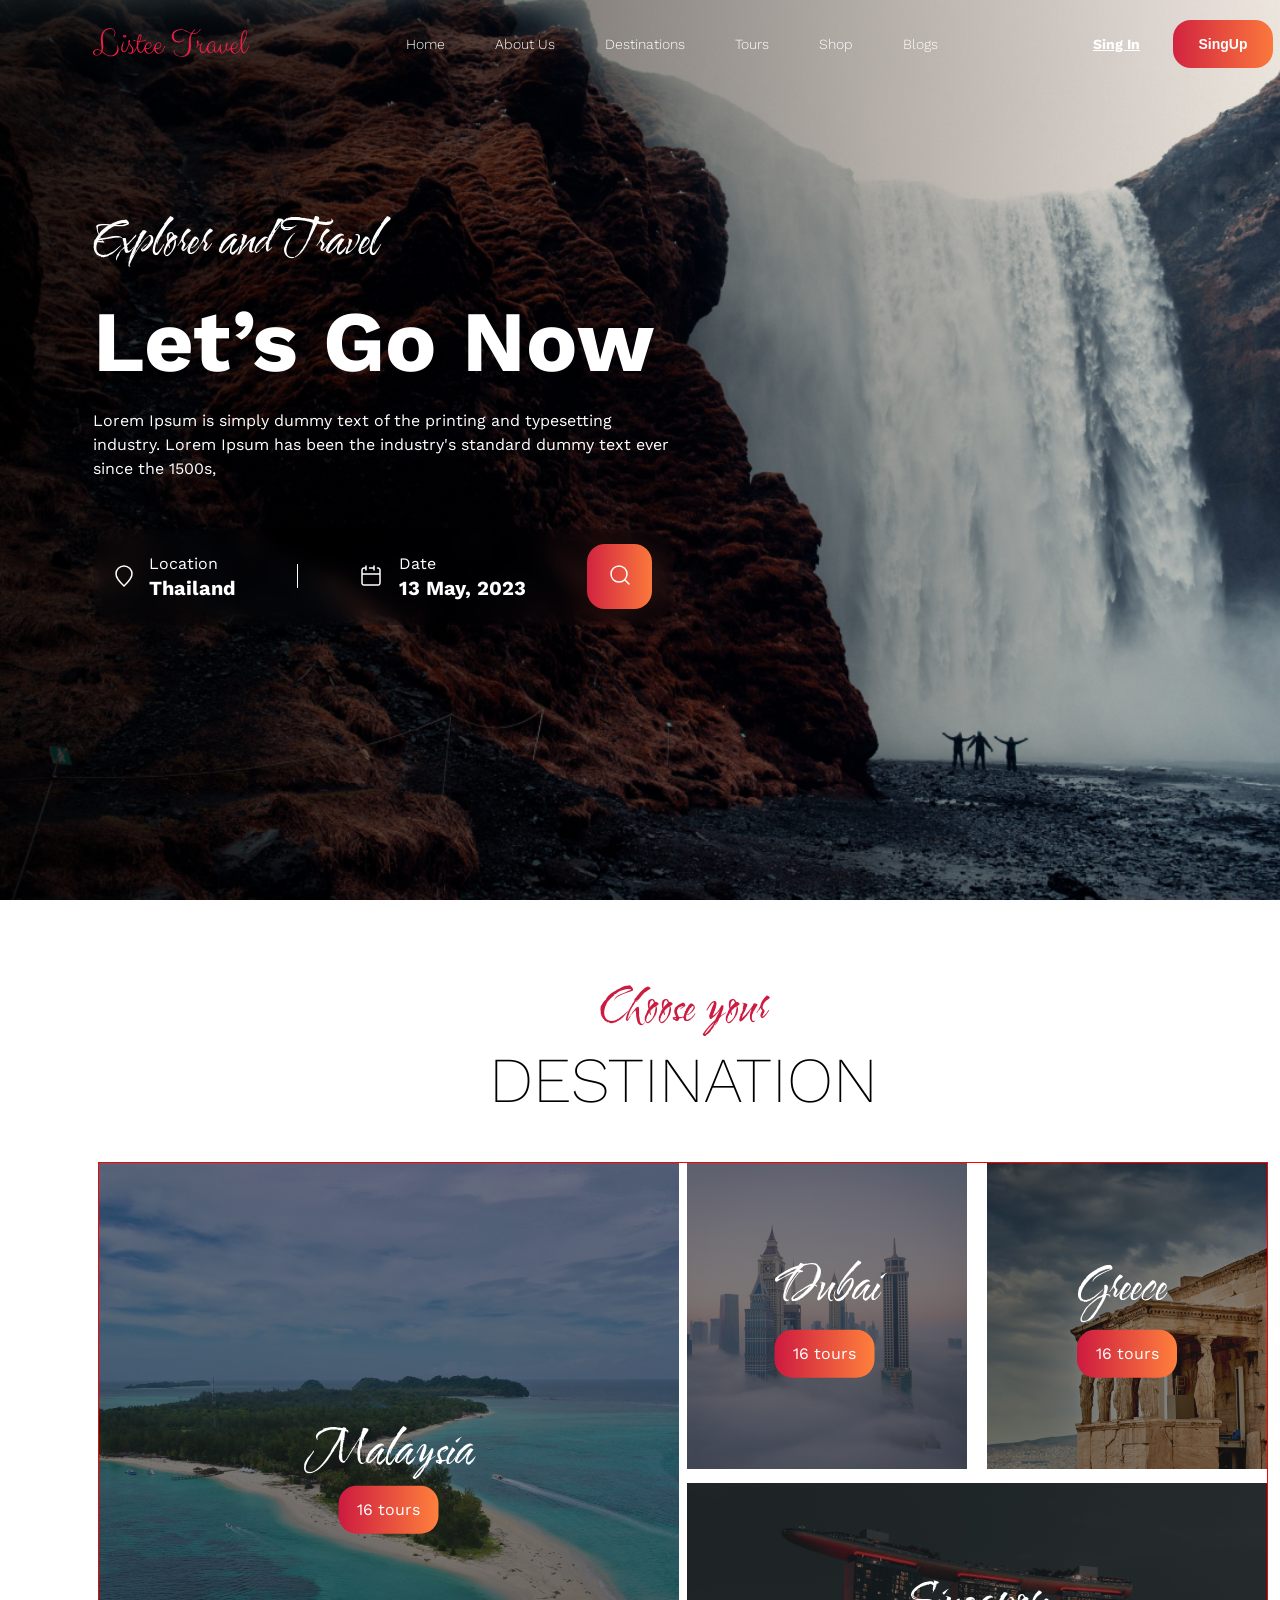
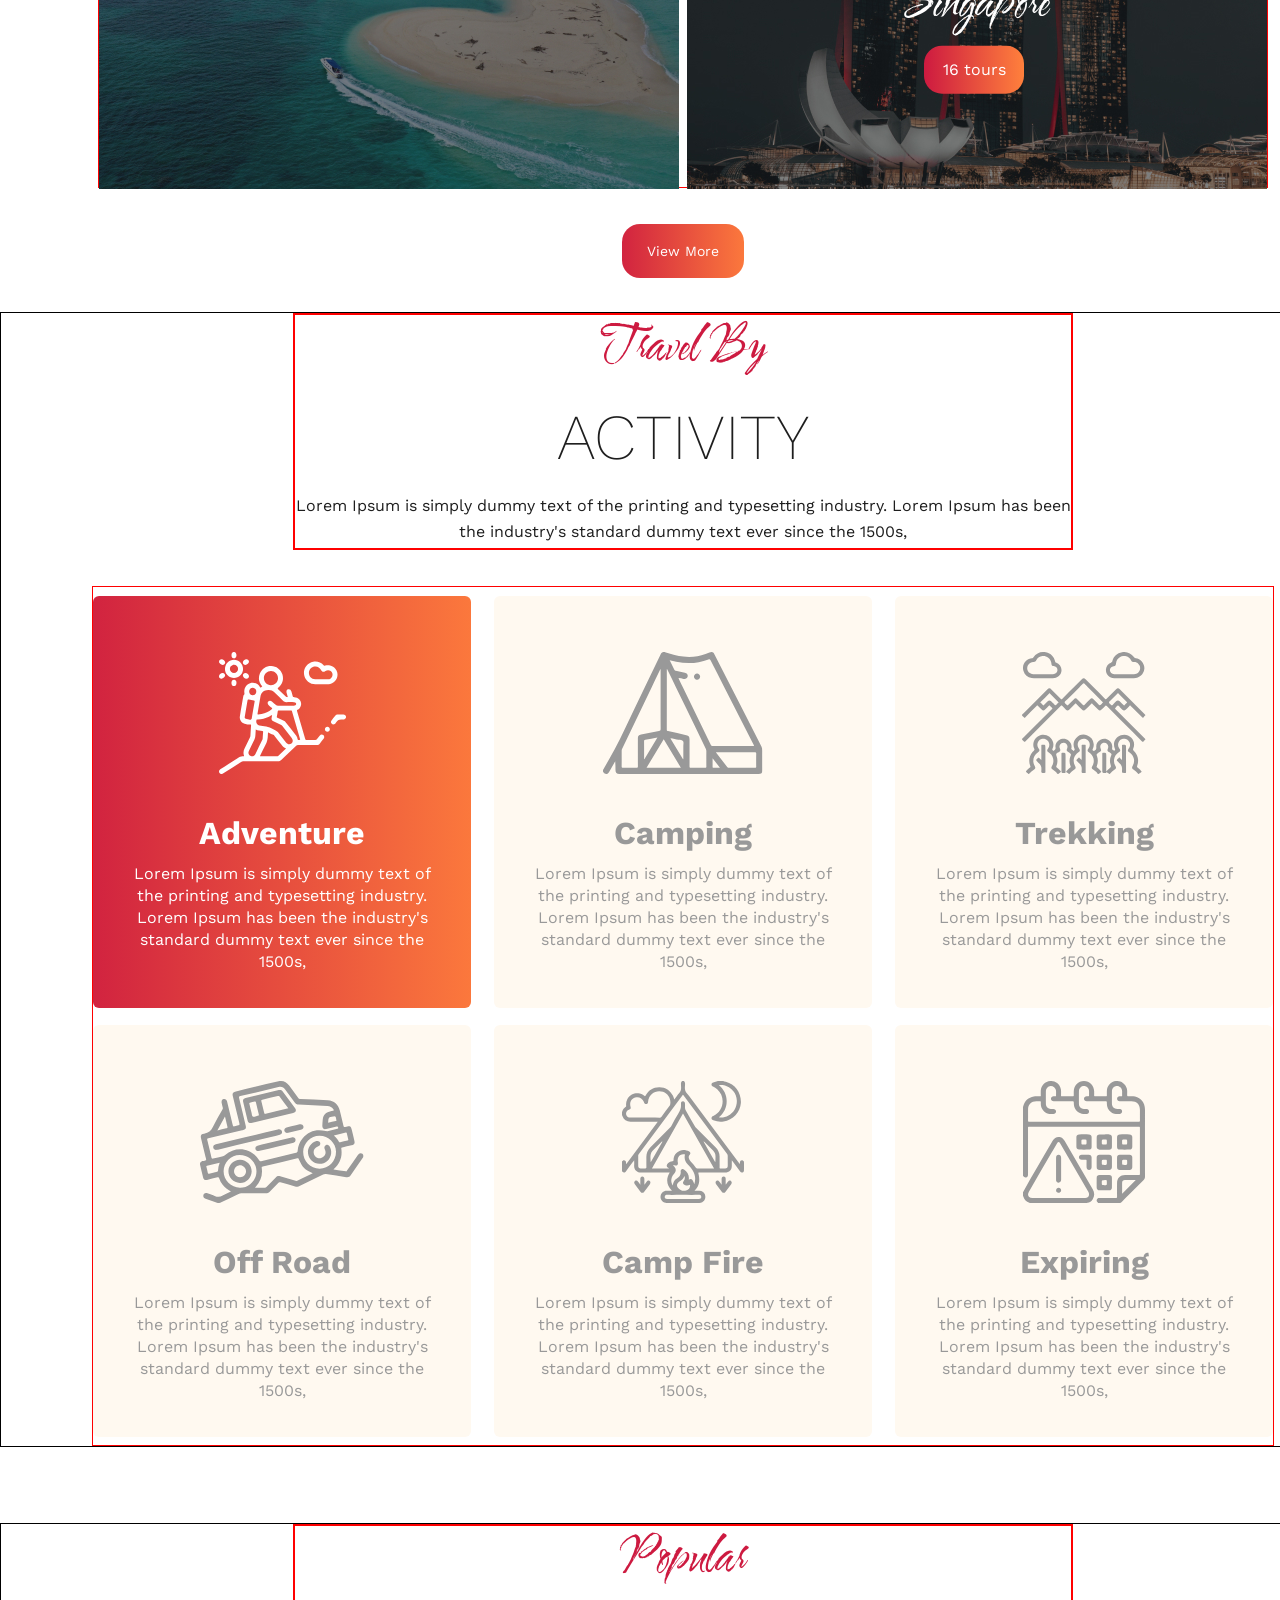
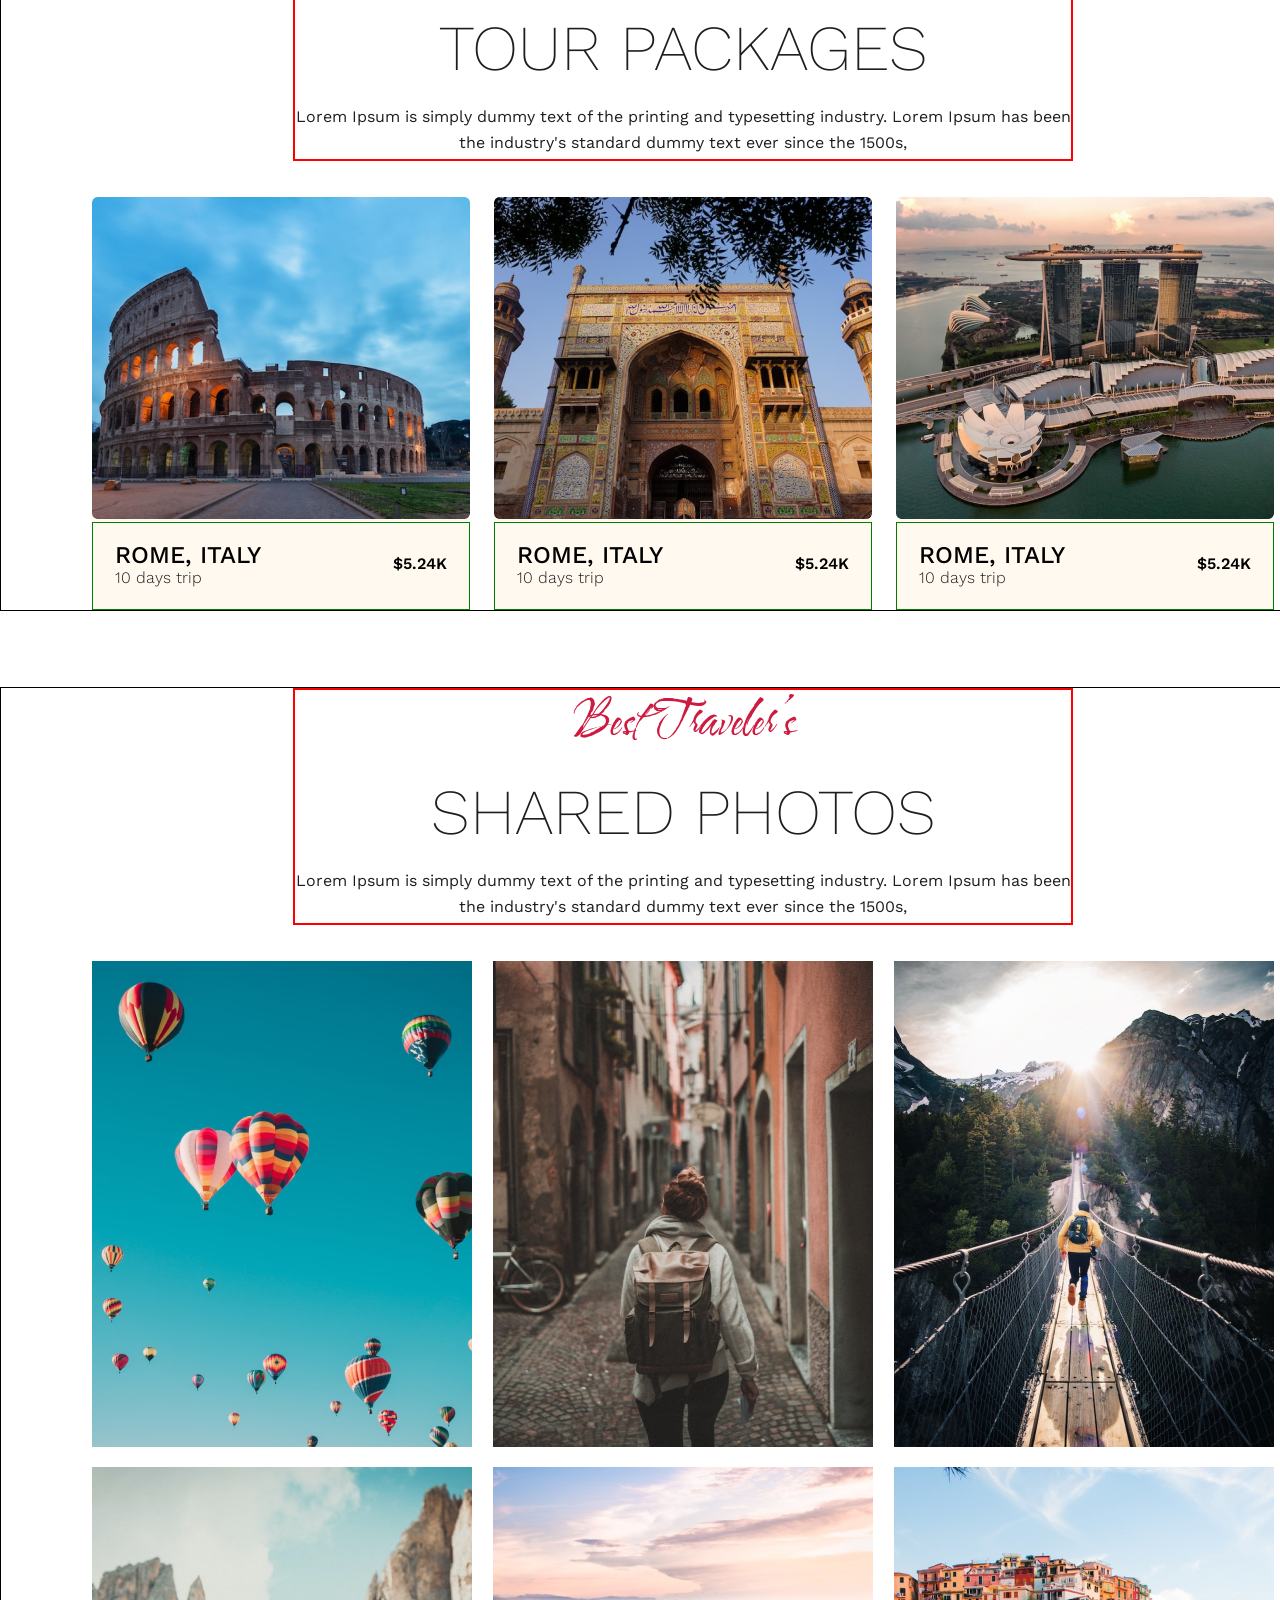
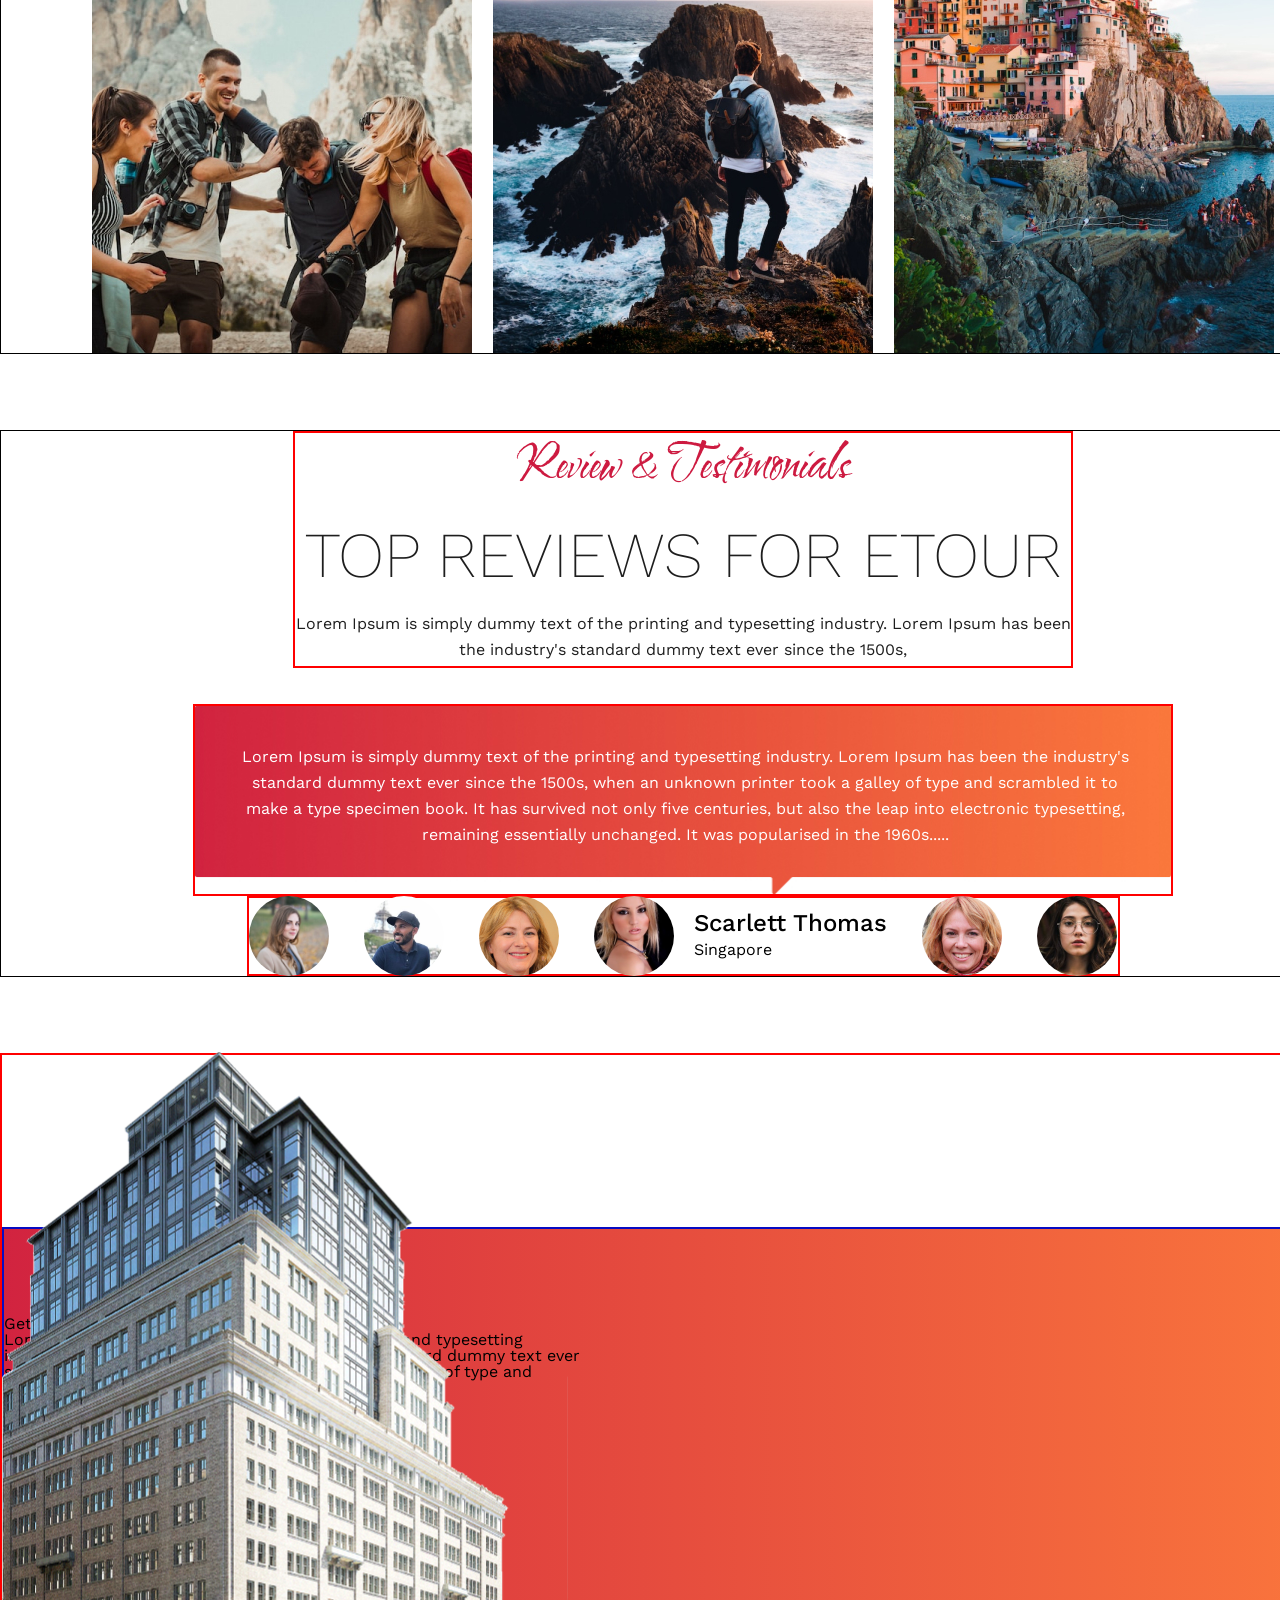
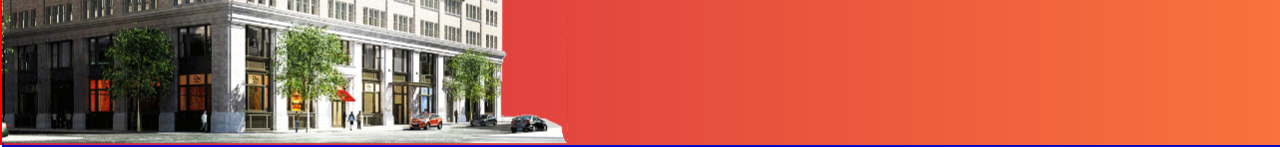
==== commit d971b404: "reviews done" ====
--- a/index.html
+++ b/index.html
@@ -260,6 +260,41 @@
           remaining essentially unchanged. It was popularised in the 1960s.....
         </p>
       </div>
+      <div class="review-people">
+        <img src="images/review_person_1.svg" alt="customer`s image" />
+        <img src="images/review_person_2.svg" alt="customer`s image" />
+        <img src="images/review_person_3.svg" alt="customer`s image" />
+        <div class="customer">
+          <img src="images/review_person_4.svg" alt="customer`s image" />
+          <div class="customer-info">
+            <p>Scarlett Thomas</p>
+            <span>Singapore</span>
+          </div>
+        </div>
+        <img src="images/review_person_5.svg" alt="customer`s image" /><img
+          src="images/review_person_6.svg"
+          alt="customer`s image"
+        />
+      </div>
+    </section>
+
+    <section class="newsletter">
+      <div class="backgr">
+        <div class="newsletters_image">
+          <img src="images/newsletters_img.svg" alt="building image" />
+        </div>
+
+        <div class="newsletters-descr">
+          <h3>Get Our Monthly Newsletter</h3>
+          <p>
+            Lorem Ipsum is simply dummy text of the printing and typesetting
+            industry. Lorem Ipsum has been the industry's standard dummy text
+            ever since the 1500s, when an unknown printer took a galley of type
+            and scrambled it to make a type specimen book.
+          </p>
+          <input type="text" name="" id="" />
+        </div>
+      </div>
     </section>
   </body>
 </html>
--- a/css/styles.css
+++ b/css/styles.css
@@ -356,9 +356,9 @@
 /* activity */
 .activity {
   width: 1366px;
-
   margin: auto;
   border: 1px solid black;
+  margin-top: 36px;
 }
 .title-activity {
   width: 780px;
@@ -645,3 +645,61 @@
   line-height: 26px;
   text-align: center;
 }
+.review-people {
+  width: 873px;
+  height: 80px;
+  margin: auto;
+  display: flex;
+  justify-content: space-between;
+  align-items: center;
+  border: 2px solid red;
+}
+.customer {
+  width: 293px;
+  height: 80px;
+  display: flex;
+  justify-content: space-between;
+  align-items: center;
+}
+.customer-info p {
+  font-family: Work Sans;
+  font-size: 24px;
+  font-weight: 500;
+  line-height: 28.15px;
+  text-align: left;
+}
+.customer-info span {
+  font-family: Work Sans;
+  font-size: 16px;
+  font-weight: 400;
+  line-height: 26px;
+  text-align: center;
+}
+/* newsletter */
+.newsletter {
+  position: relative;
+  width: 1366px;
+  height: 692px;
+  border: 2px solid red;
+  margin: auto;
+}
+.backgr {
+  width: 1366px;
+  height: 520px;
+  margin-top: 172px;
+  border: 2px solid rgb(8, 11, 194);
+  background: linear-gradient(90deg, #cd1a40 -11%, #ff803c 109.5%);
+  display: flex;
+  justify-content: space-between;
+  align-items: center;
+}
+.newsletters_image {
+  position: absolute;
+  top: 50%;
+  left: 0;
+  transform: translate(0%, -50%);
+}
+.newsletters-descr {
+  width: 580px;
+  height: 341px;
+}
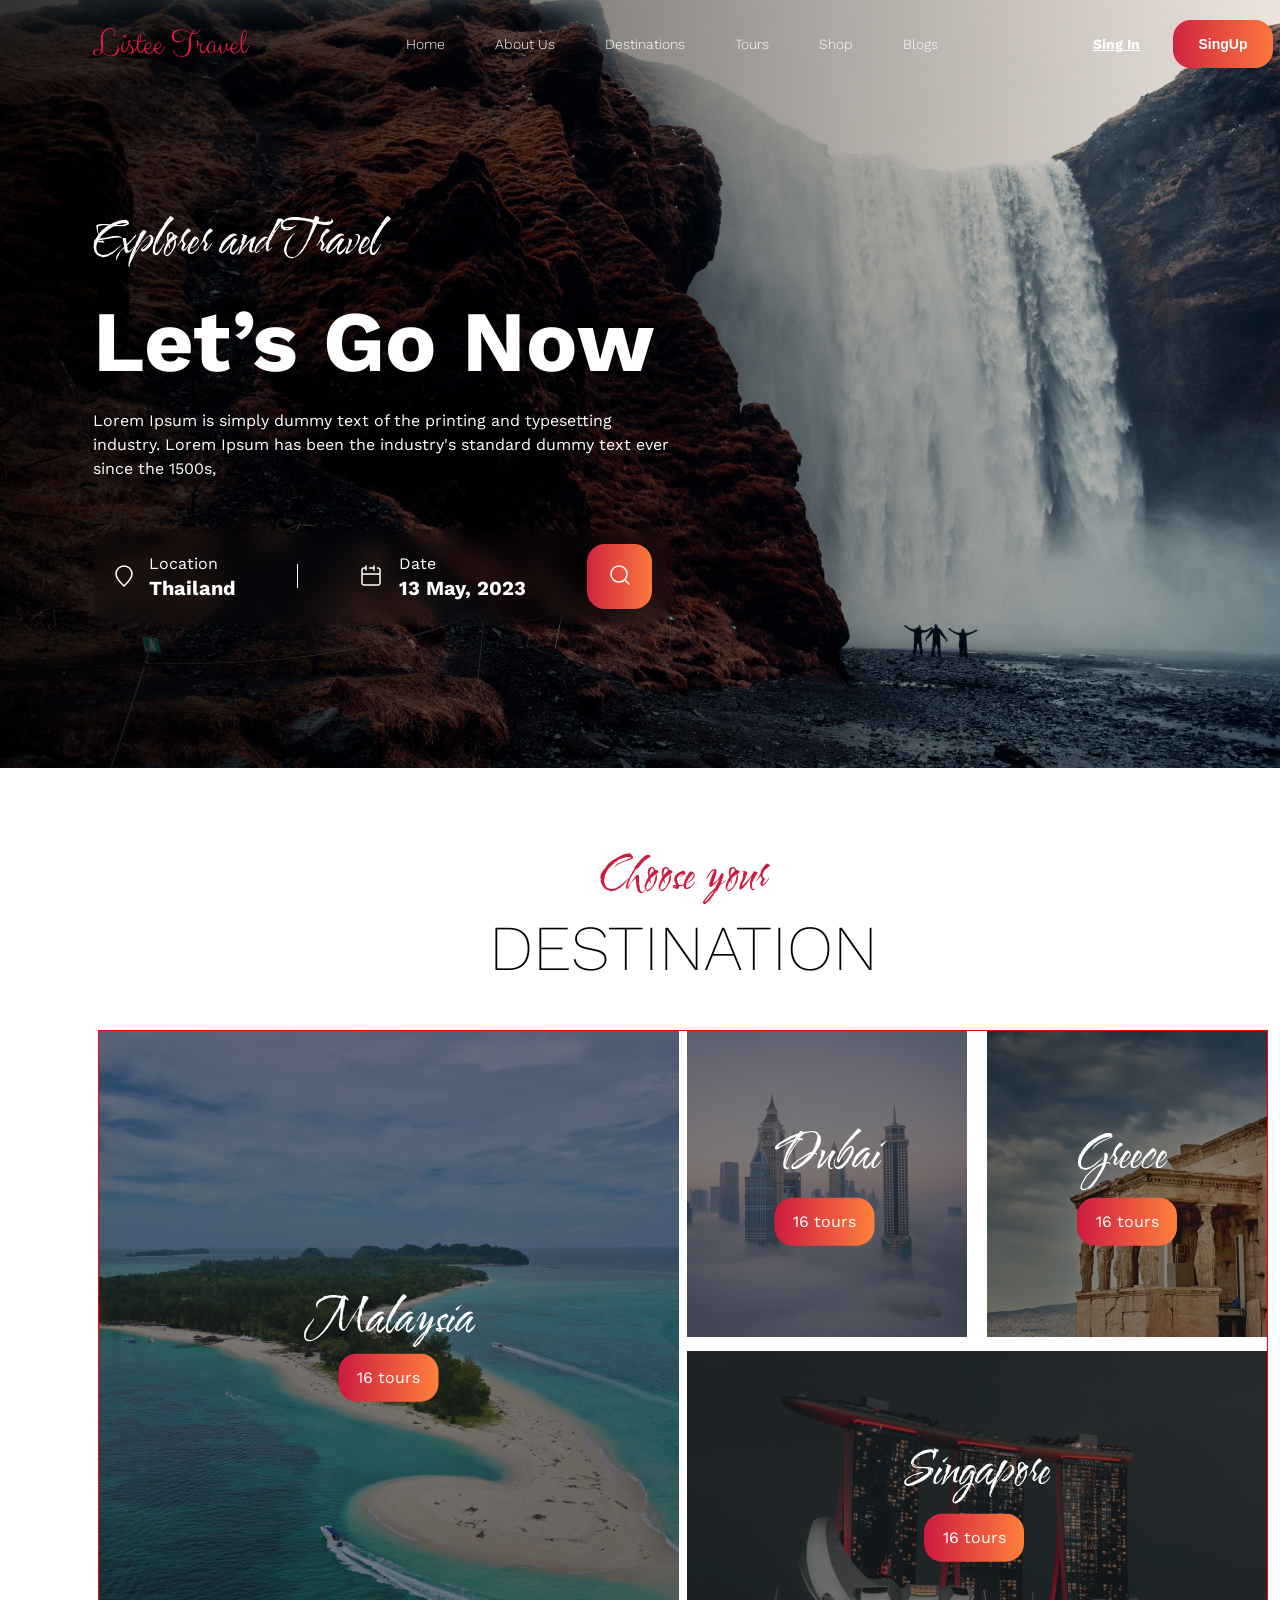
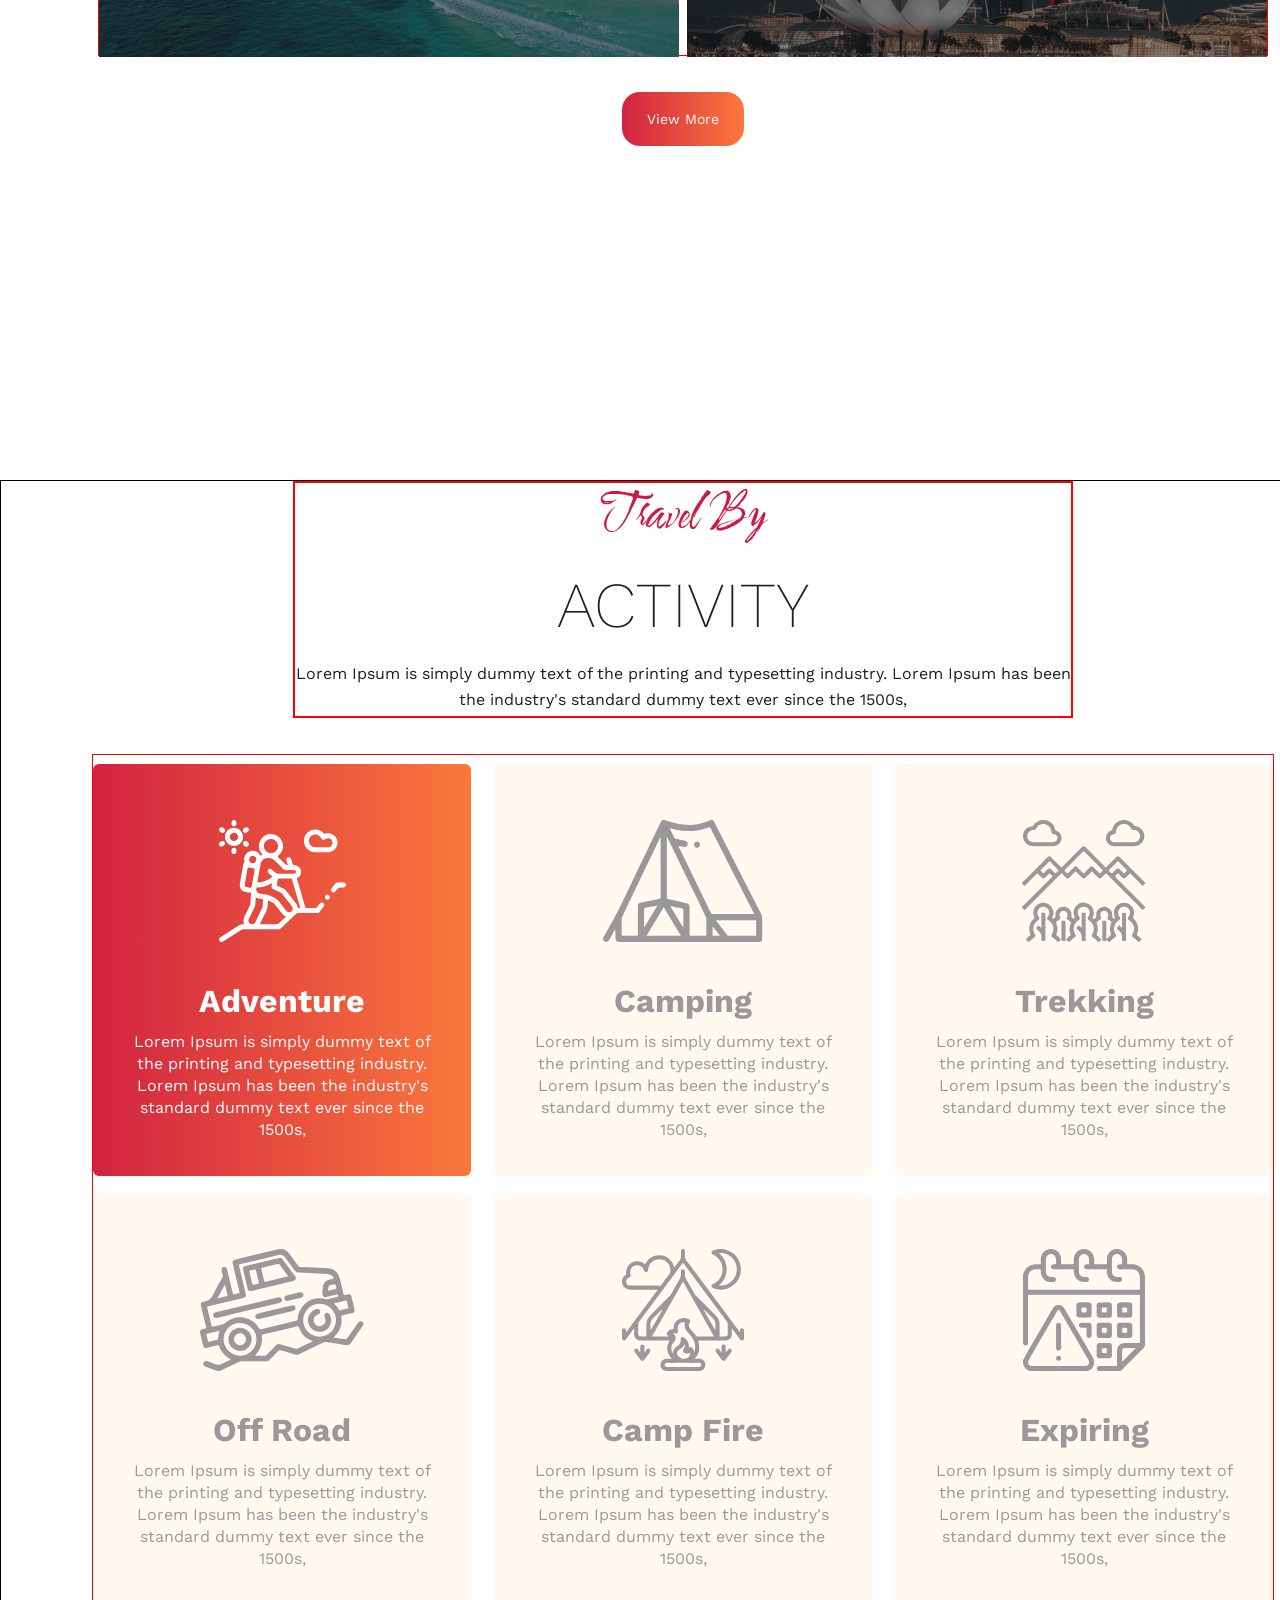
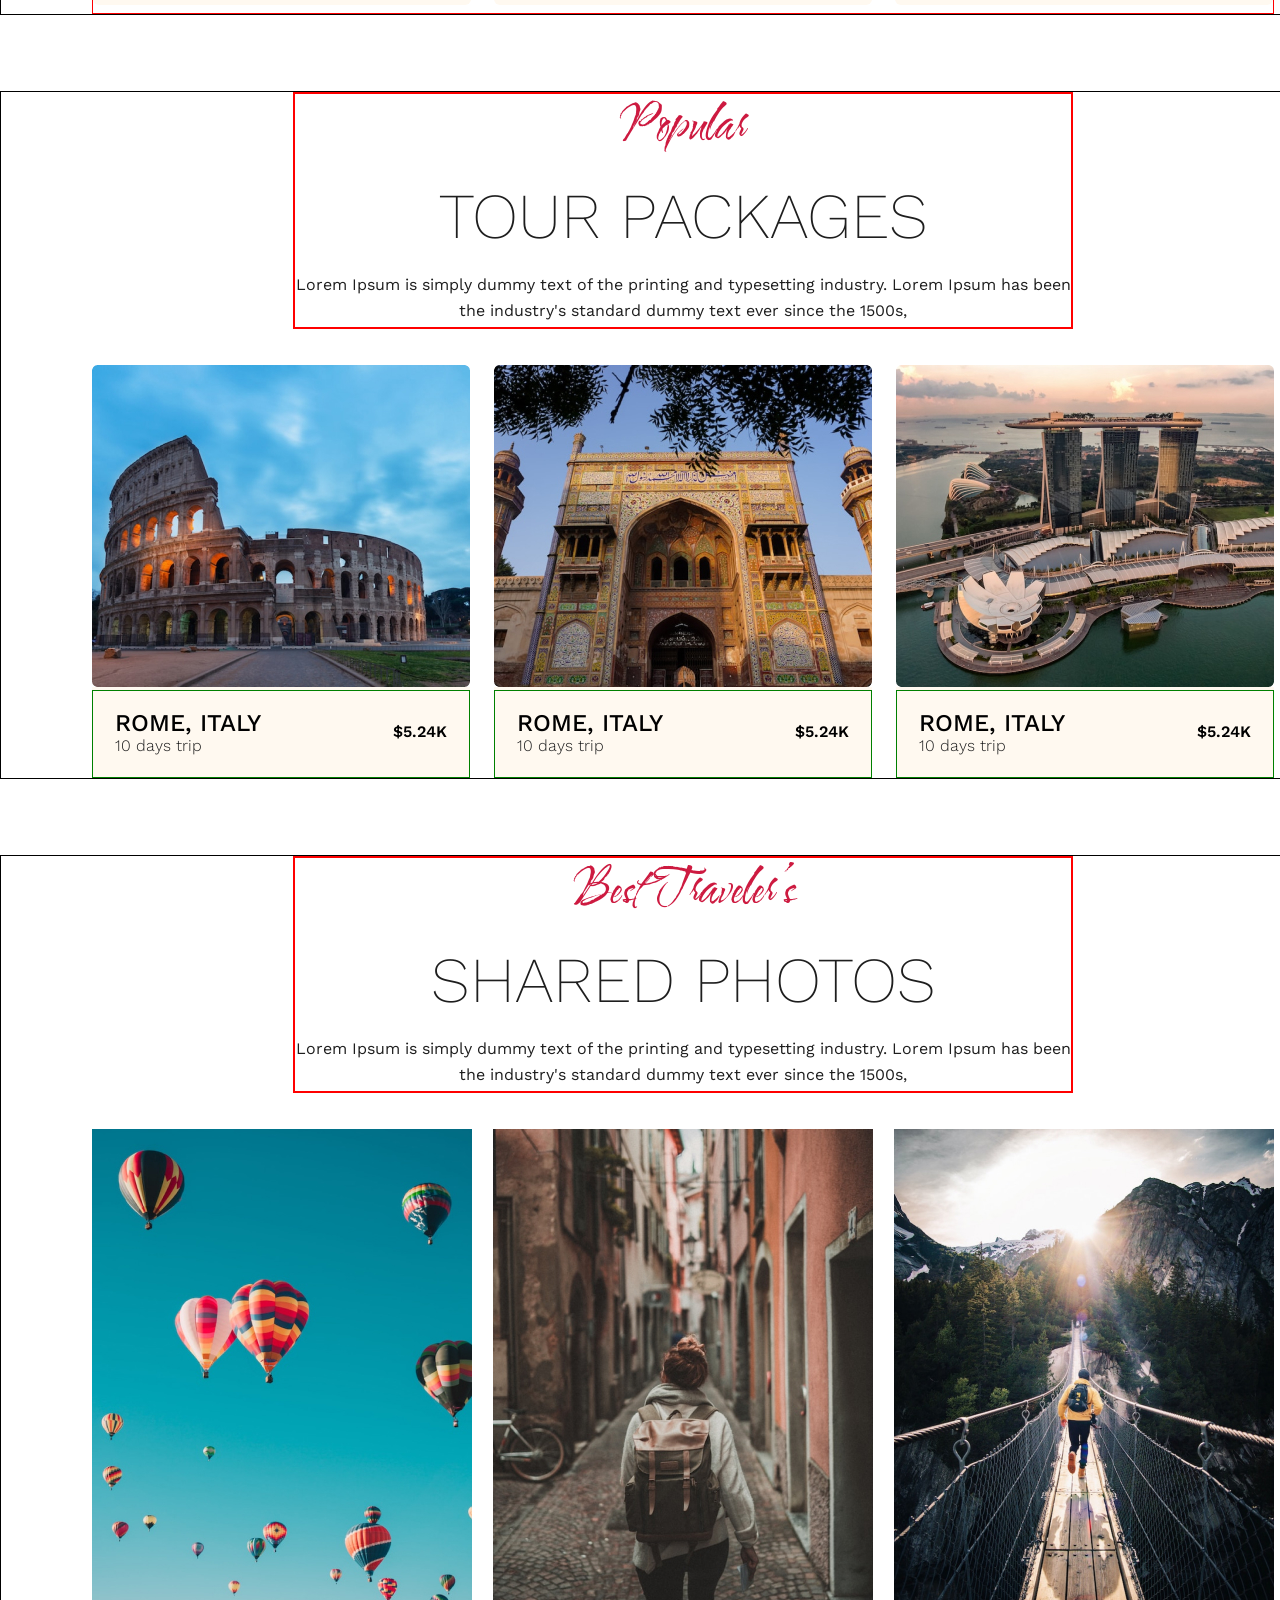
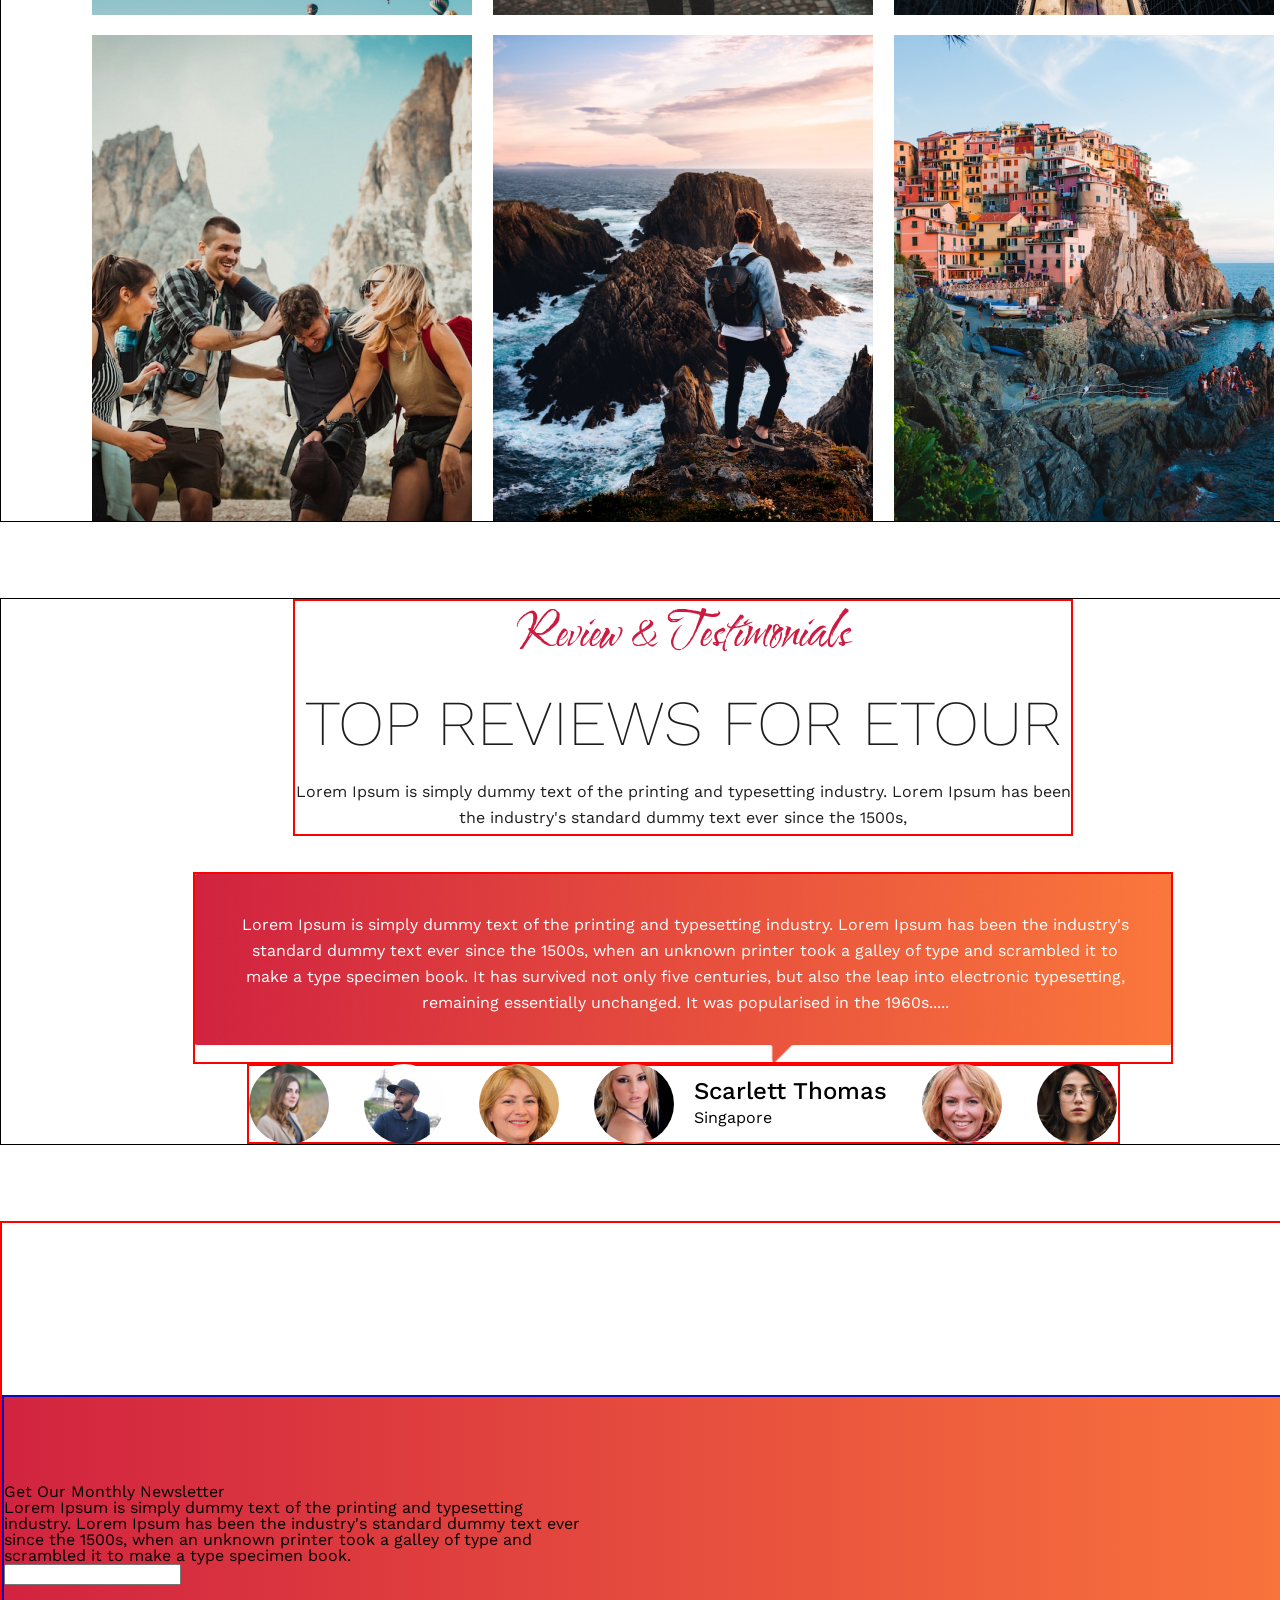
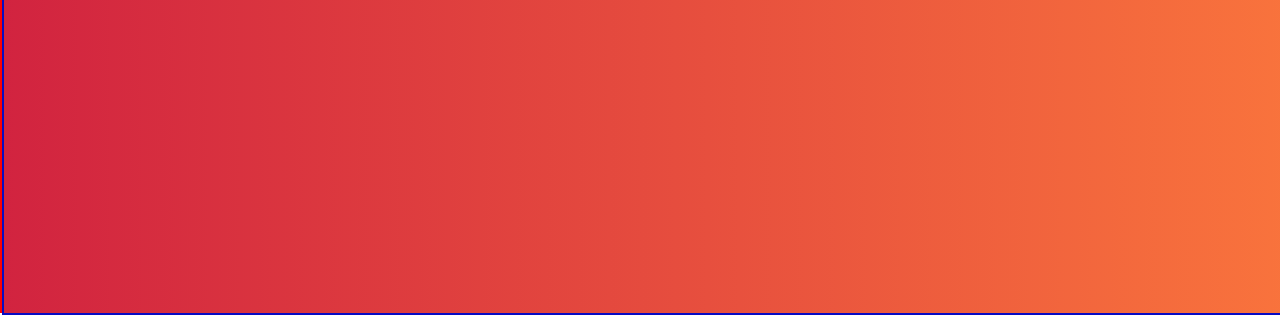
==== commit 0a7119b3: "done" ====
--- a/index.html
+++ b/index.html
@@ -280,9 +280,9 @@
 
     <section class="newsletter">
       <div class="backgr">
-        <div class="newsletters_image">
+        <!-- <div class="newsletters_image">
           <img src="images/newsletters_img.svg" alt="building image" />
-        </div>
+        </div> -->
 
         <div class="newsletters-descr">
           <h3>Get Our Monthly Newsletter</h3>
--- a/css/styles.css
+++ b/css/styles.css
@@ -8,8 +8,7 @@
   margin: auto;
   position: relative;
   width: 1366px;
-  height: 100vh;
-
+  height: 768px;
   background-image: linear-gradient(
       90.28deg,
       rgba(0, 0, 0, 0.8) 0.23%,
@@ -175,7 +174,7 @@
 /* destinations */
 .destinations {
   width: 1366px;
-  height: 100vh;
+  height: 1200px;
   margin: auto;
 }
 .title-dest {
@@ -677,13 +676,13 @@
 }
 /* newsletter */
 .newsletter {
-  position: relative;
   width: 1366px;
   height: 692px;
   border: 2px solid red;
   margin: auto;
 }
 .backgr {
+  position: relative;
   width: 1366px;
   height: 520px;
   margin-top: 172px;
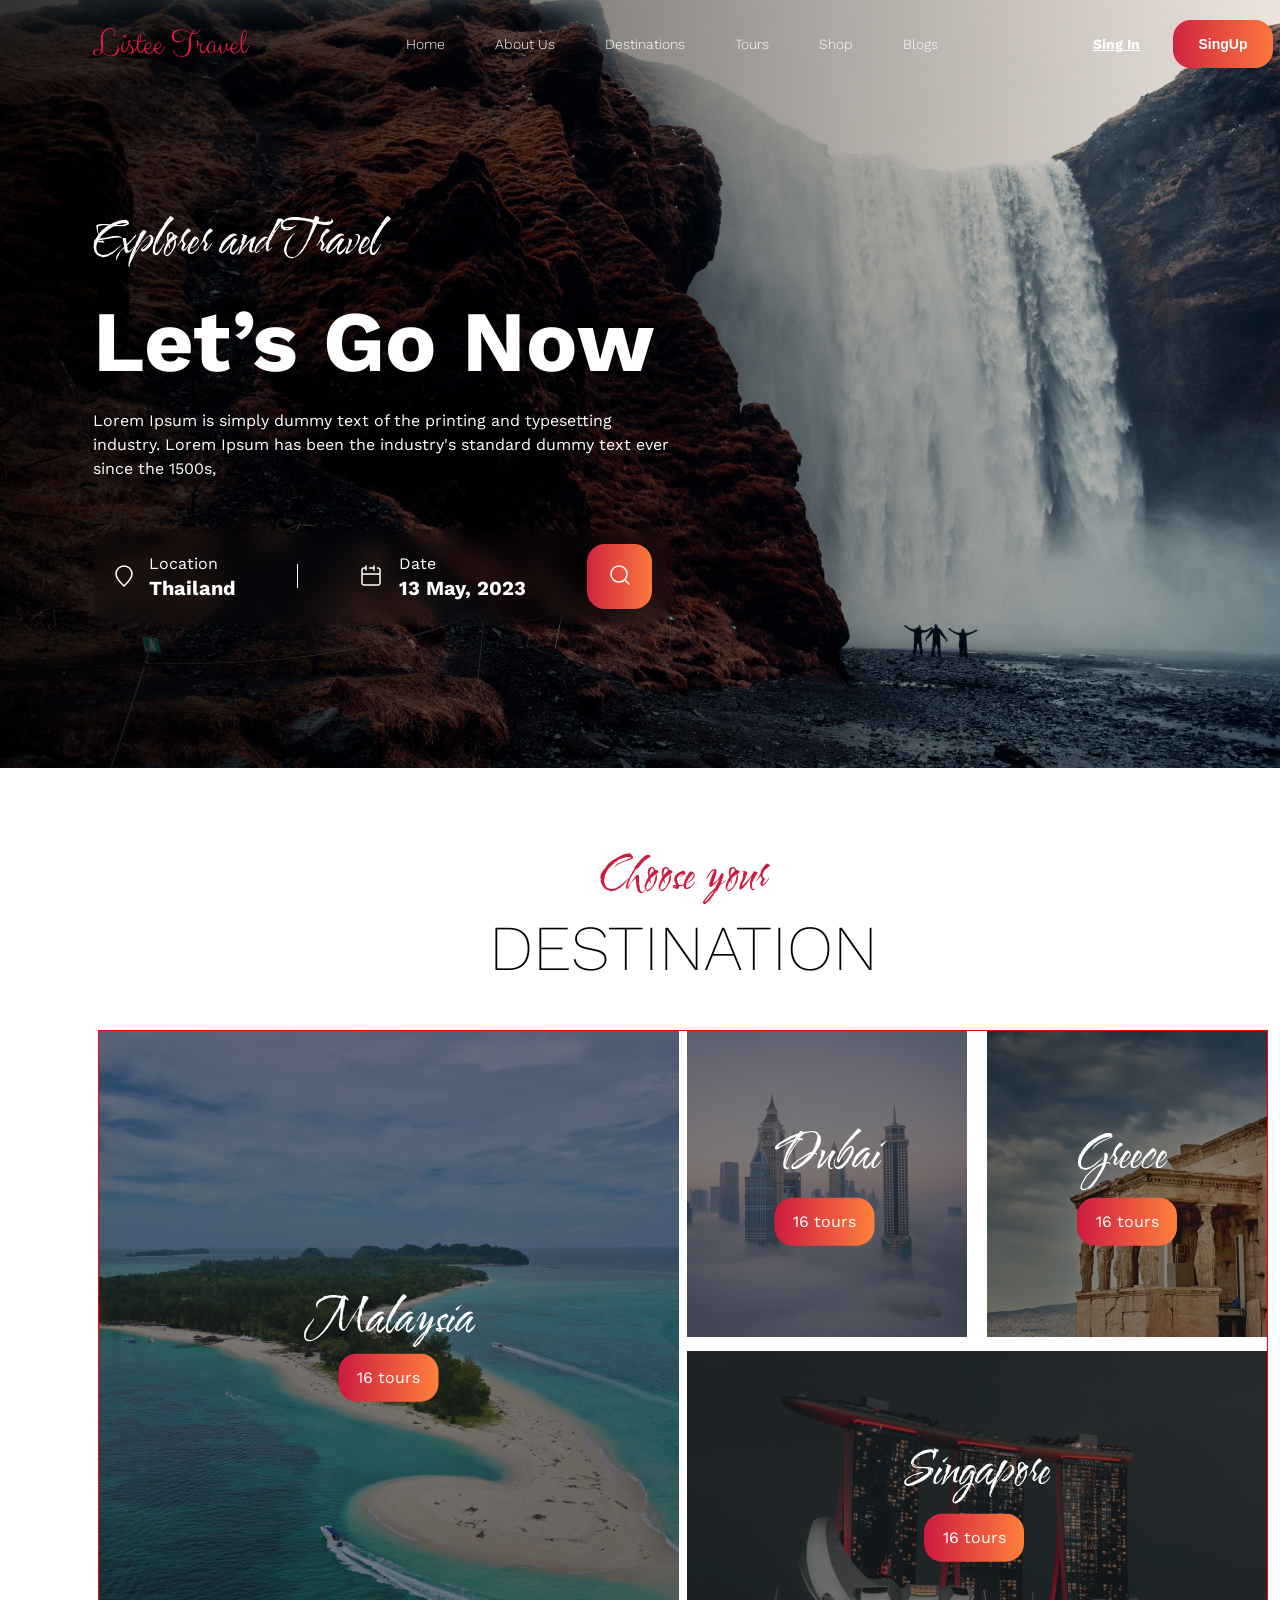
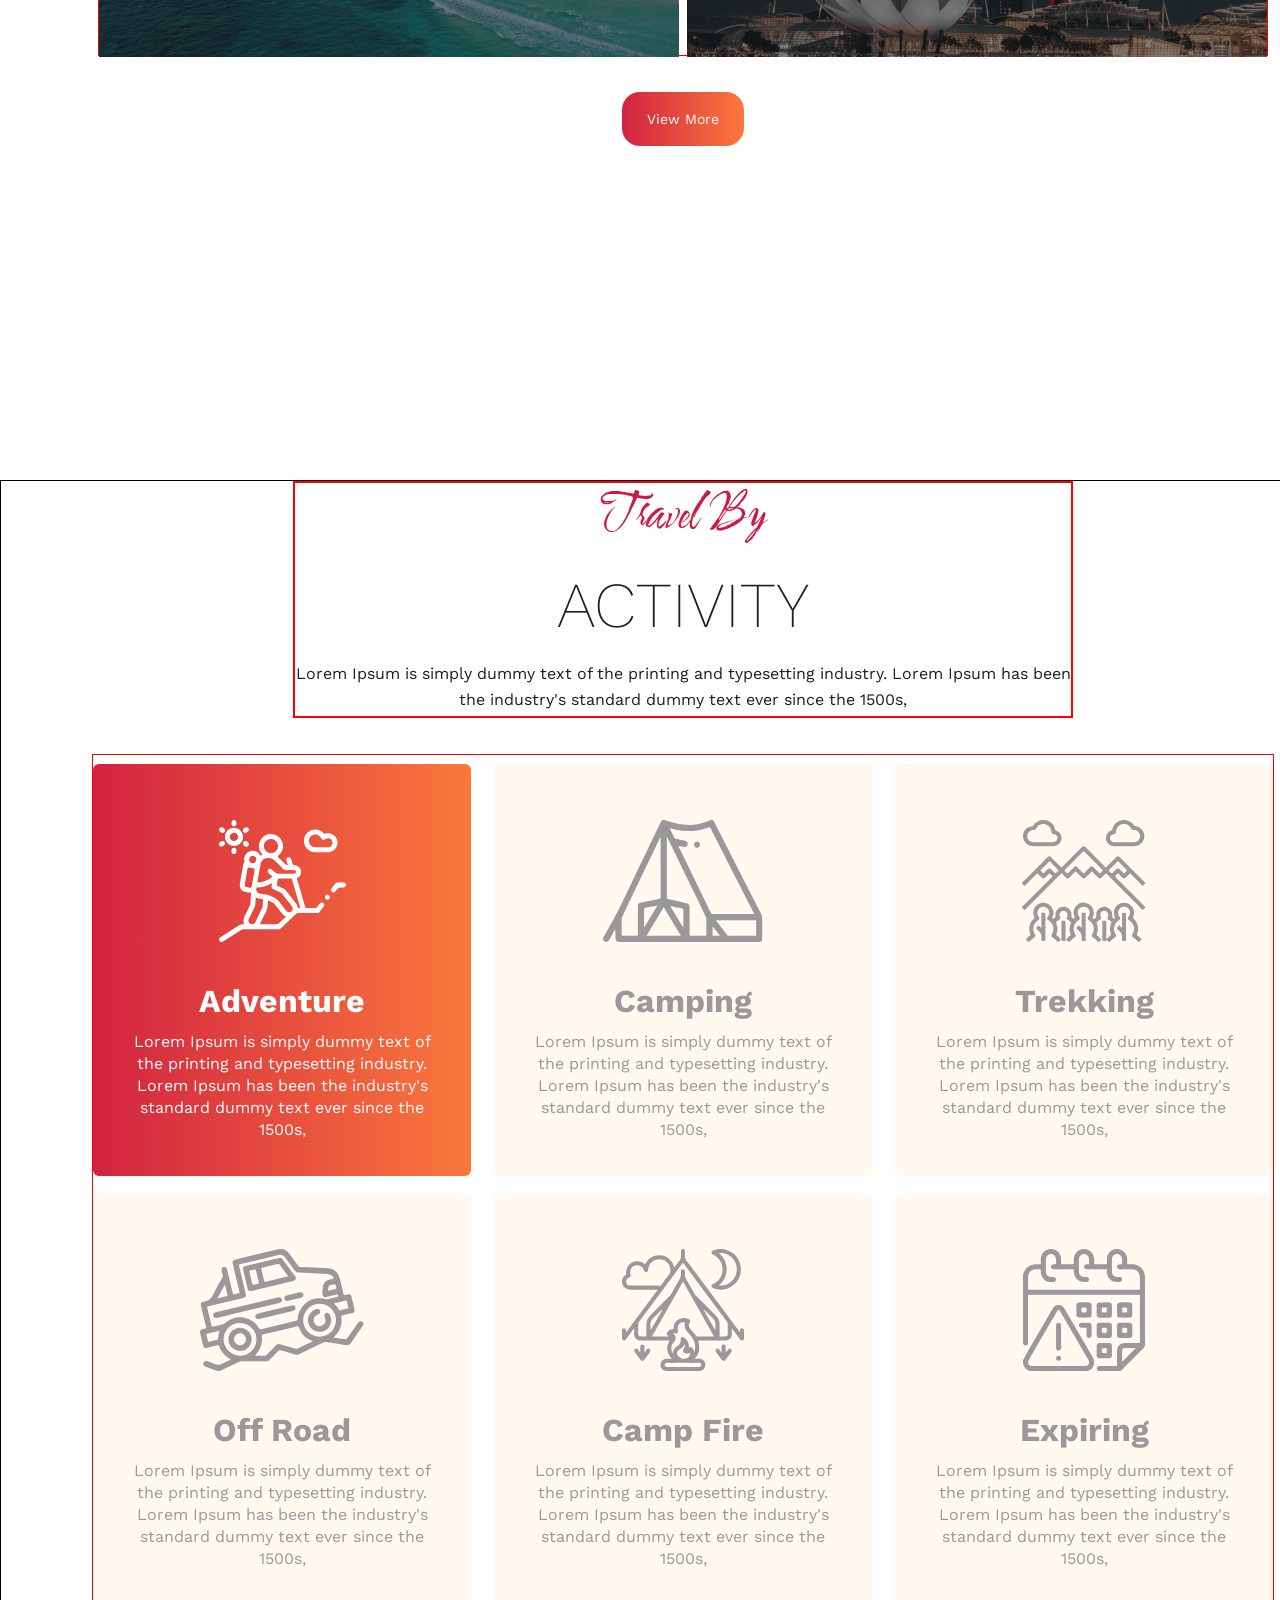
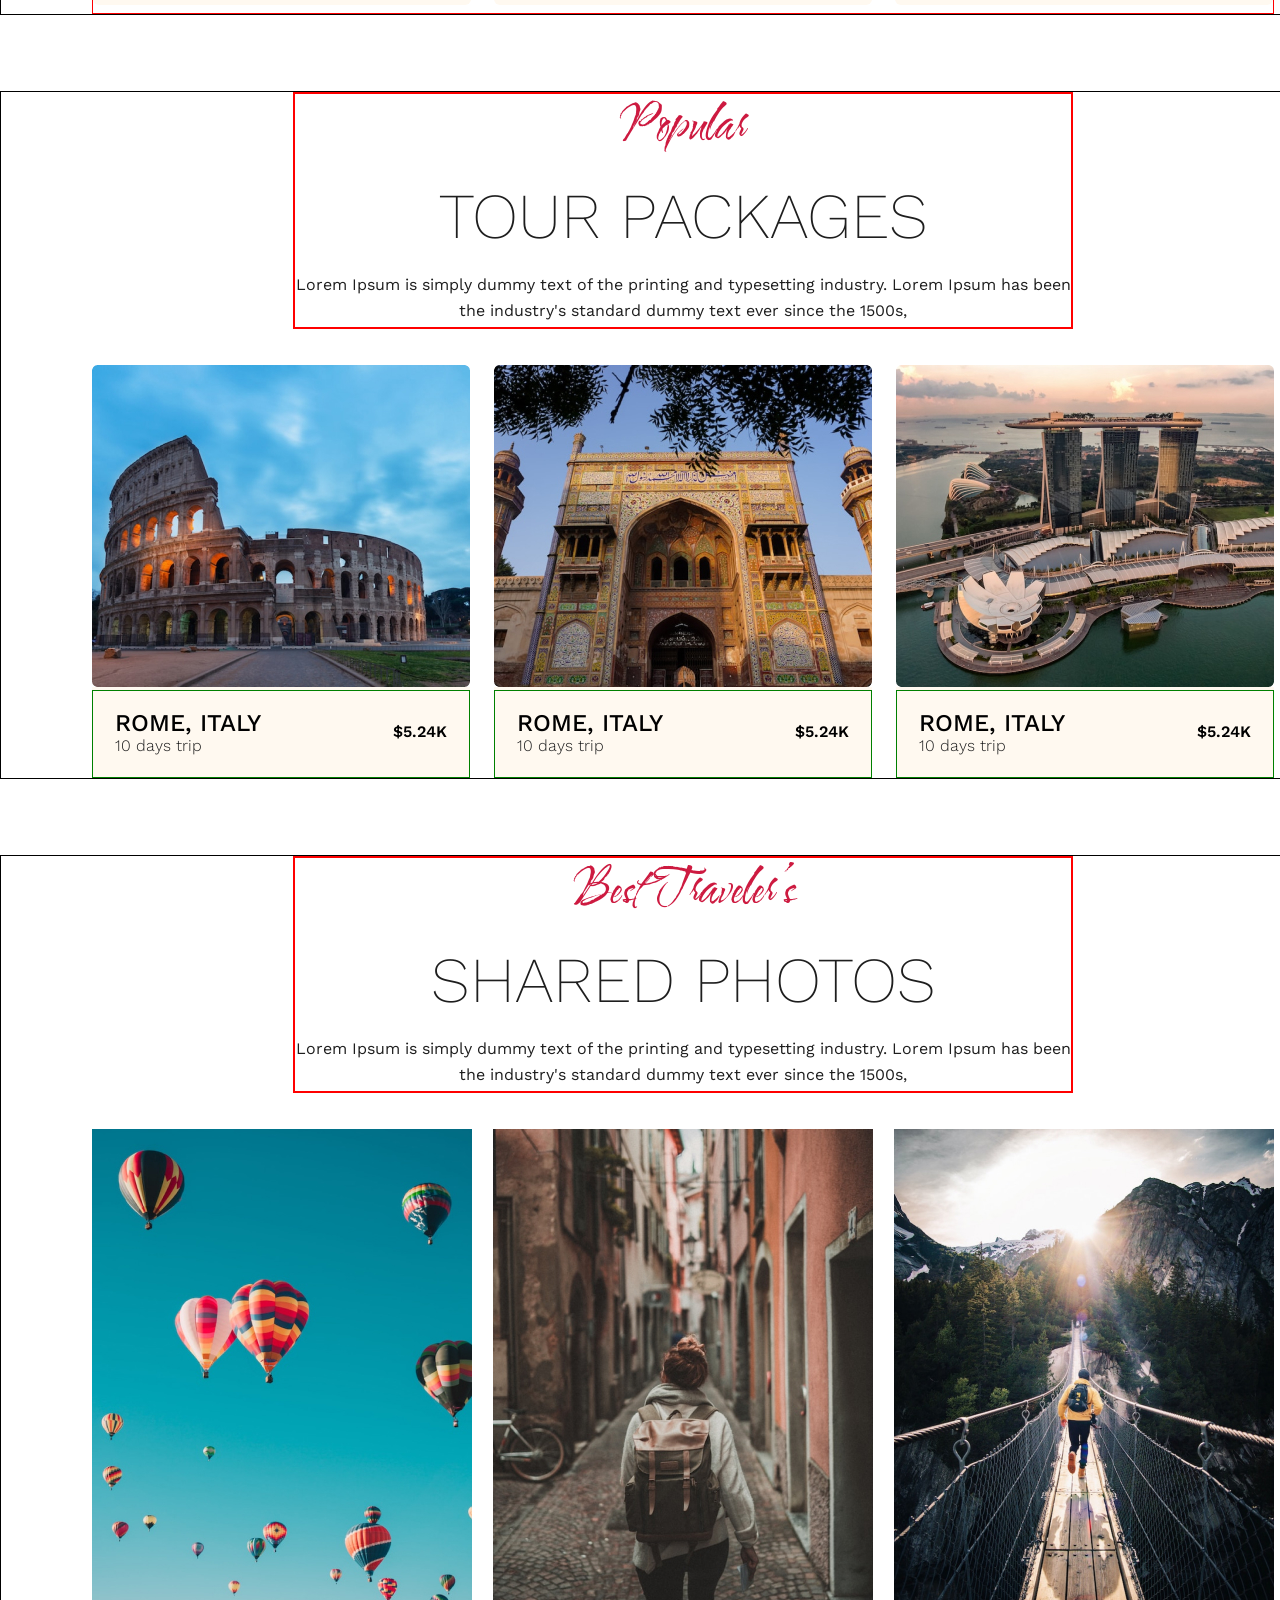
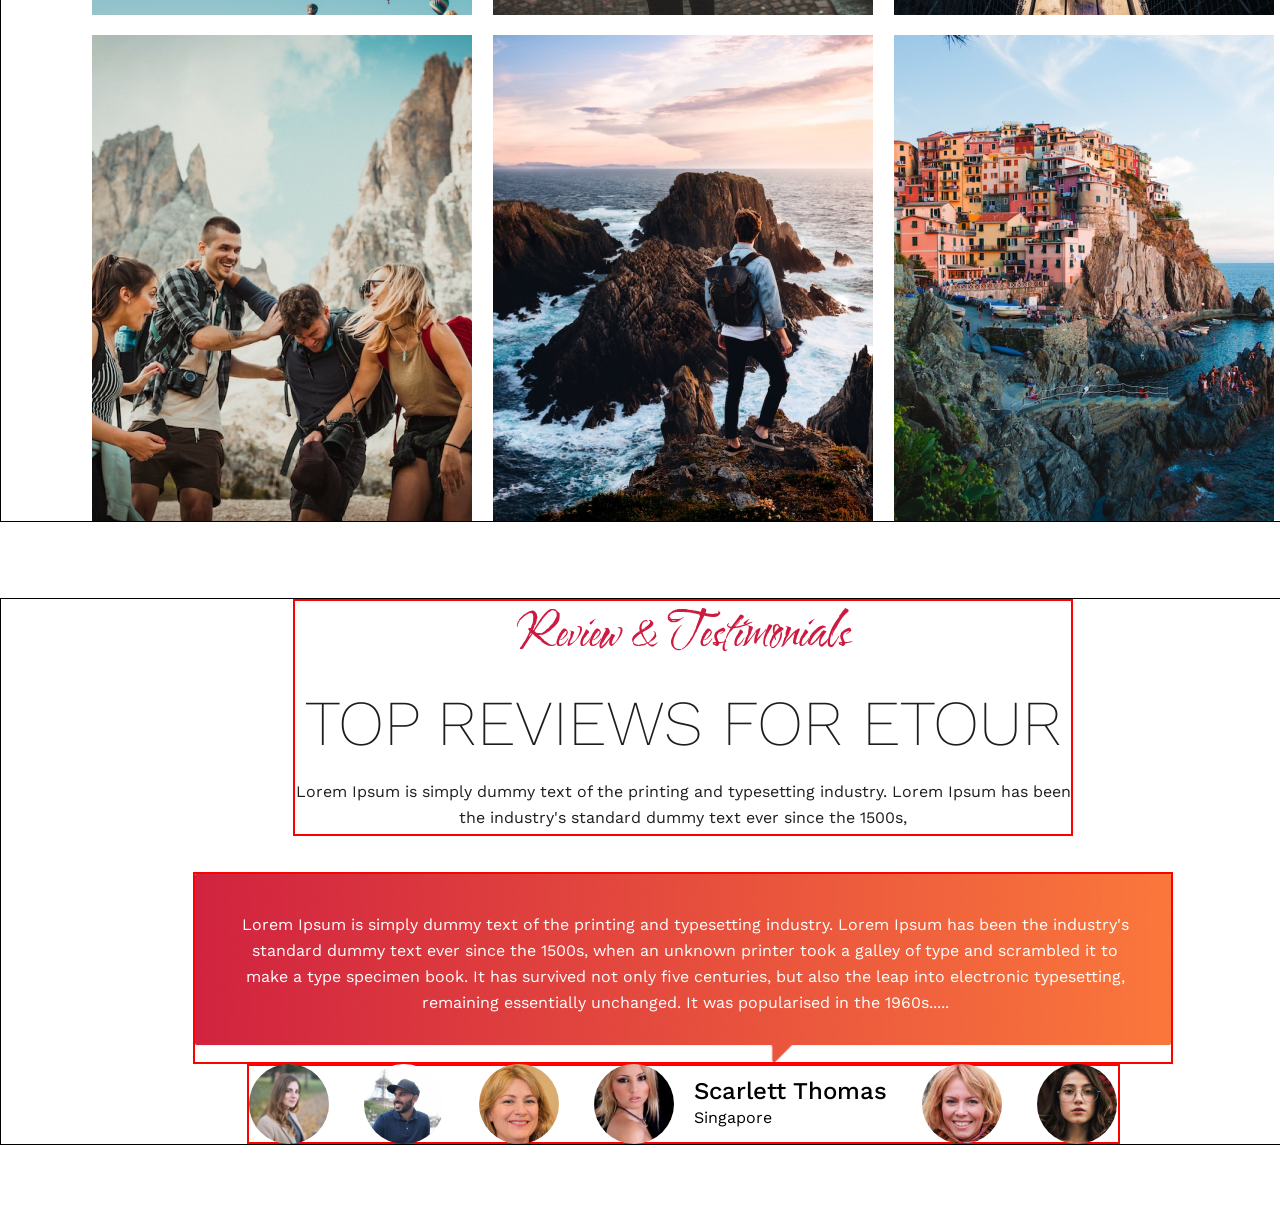
==== commit 424c91c8: "full done" ====
--- a/index.html
+++ b/index.html
@@ -277,24 +277,5 @@
         />
       </div>
     </section>
-
-    <section class="newsletter">
-      <div class="backgr">
-        <!-- <div class="newsletters_image">
-          <img src="images/newsletters_img.svg" alt="building image" />
-        </div> -->
-
-        <div class="newsletters-descr">
-          <h3>Get Our Monthly Newsletter</h3>
-          <p>
-            Lorem Ipsum is simply dummy text of the printing and typesetting
-            industry. Lorem Ipsum has been the industry's standard dummy text
-            ever since the 1500s, when an unknown printer took a galley of type
-            and scrambled it to make a type specimen book.
-          </p>
-          <input type="text" name="" id="" />
-        </div>
-      </div>
-    </section>
   </body>
 </html>
--- a/css/styles.css
+++ b/css/styles.css
@@ -674,31 +674,3 @@
   line-height: 26px;
   text-align: center;
 }
-/* newsletter */
-.newsletter {
-  width: 1366px;
-  height: 692px;
-  border: 2px solid red;
-  margin: auto;
-}
-.backgr {
-  position: relative;
-  width: 1366px;
-  height: 520px;
-  margin-top: 172px;
-  border: 2px solid rgb(8, 11, 194);
-  background: linear-gradient(90deg, #cd1a40 -11%, #ff803c 109.5%);
-  display: flex;
-  justify-content: space-between;
-  align-items: center;
-}
-.newsletters_image {
-  position: absolute;
-  top: 50%;
-  left: 0;
-  transform: translate(0%, -50%);
-}
-.newsletters-descr {
-  width: 580px;
-  height: 341px;
-}
